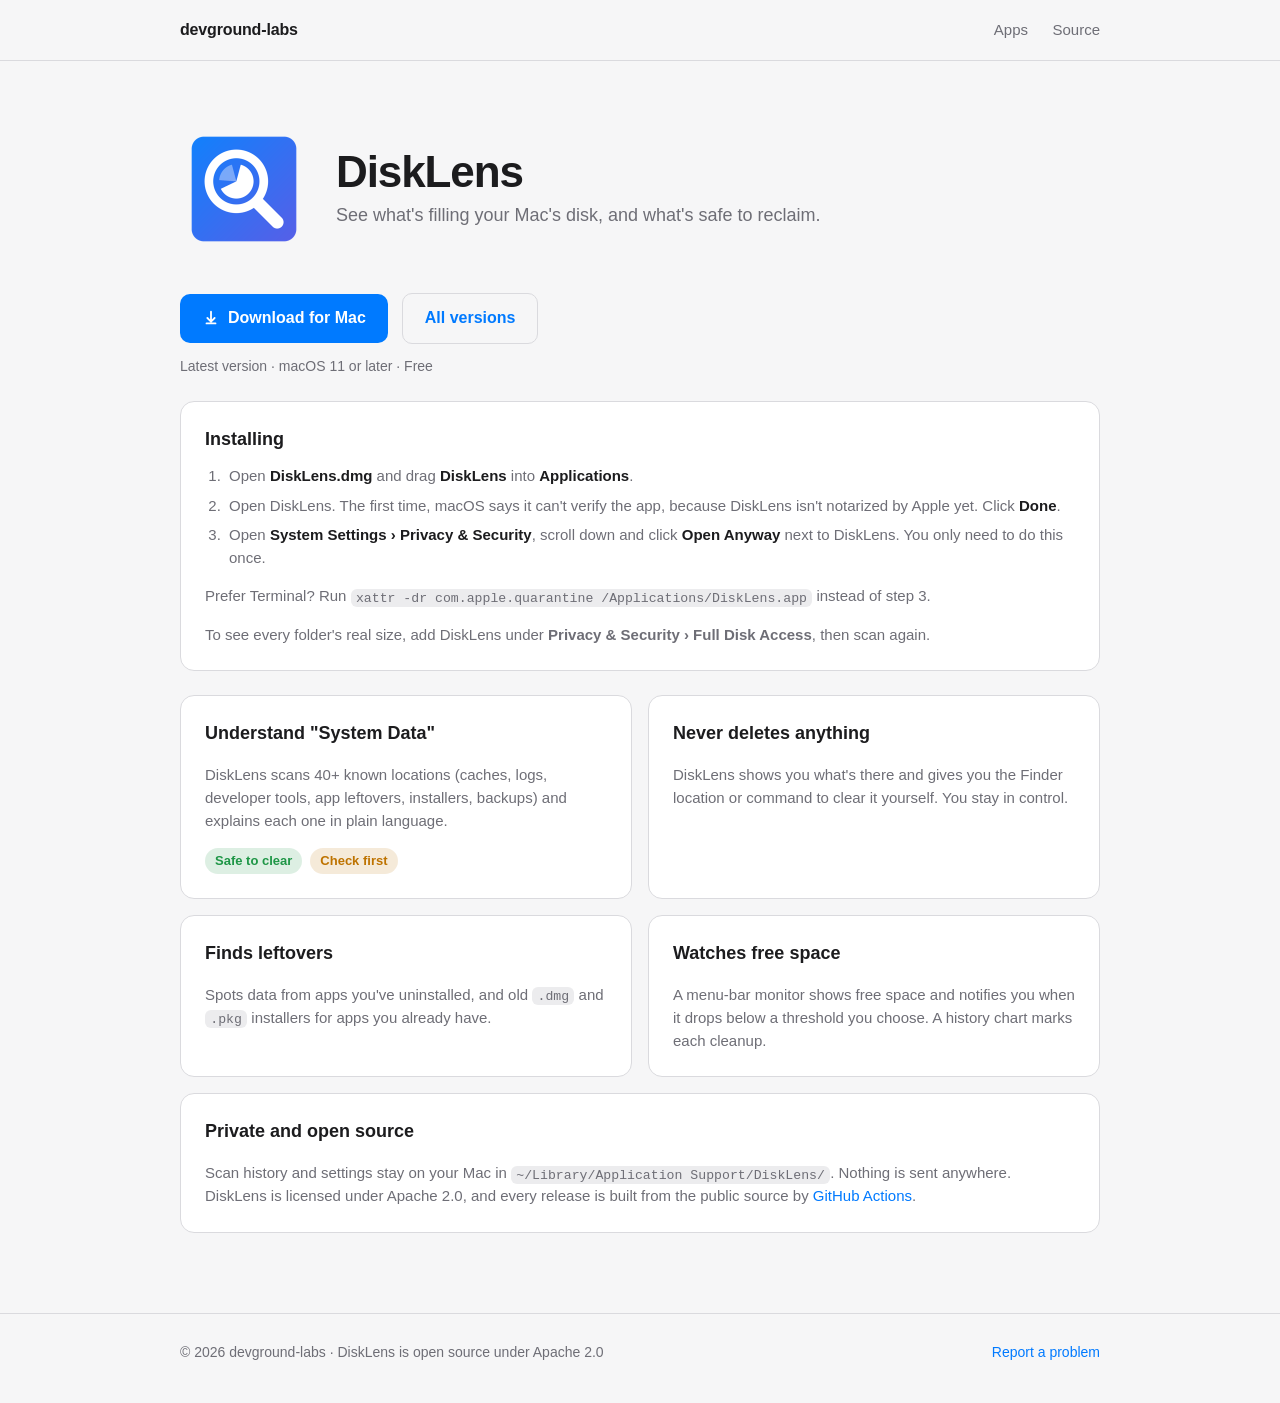
==== disklens/index.html @ b5f4bb01 "Serve the site from devgroundlabs.in Add a CNAME file for the custom domain, point the DiskLens og:i" ====
<!doctype html>
<html lang="en">
<head>
  <meta charset="utf-8">
  <meta name="viewport" content="width=device-width, initial-scale=1">
  <title>DiskLens for Mac</title>
  <meta name="description" content="See what's filling your Mac's disk, and what's safe to reclaim. Free and open source.">
  <link rel="icon" href="/disklens/icon.png" type="image/png">
  <link rel="stylesheet" href="/assets/style.css">
  <meta property="og:title" content="DiskLens for Mac">
  <meta property="og:description" content="See what's filling your Mac's disk, and what's safe to reclaim. Free and open source.">
  <meta property="og:image" content="https://devgroundlabs.in/disklens/icon.png">
</head>
<body>
  <header class="site-header">
    <div class="wrap">
      <a class="brand" href="/">devground-labs</a>
      <nav class="nav">
        <a href="/#apps">Apps</a>
        <a href="https://github.com/devground-labs/disklens">Source</a>
      </nav>
    </div>
  </header>

  <main class="wrap">
    <section class="app-hero">
      <img src="/disklens/icon.png" alt="DiskLens icon" width="128" height="128">
      <div>
        <h1>DiskLens</h1>
        <p>See what's filling your Mac's disk, and what's safe to reclaim.</p>
      </div>
    </section>

    <div class="download">
      <a class="btn" href="https://github.com/devground-labs/disklens/releases/latest/download/DiskLens.dmg">
        <svg viewBox="0 0 20 20" fill="currentColor" aria-hidden="true"><path d="M10 2a1 1 0 0 1 1 1v8.59l2.3-2.3a1 1 0 1 1 1.4 1.42l-4 4a1 1 0 0 1-1.4 0l-4-4a1 1 0 1 1 1.4-1.42L9 11.6V3a1 1 0 0 1 1-1zM4 16a1 1 0 0 1 1-1h10a1 1 0 1 1 0 2H5a1 1 0 0 1-1-1z"/></svg>
        Download for Mac
      </a>
      <a class="btn btn-secondary" href="https://github.com/devground-labs/disklens/releases">All versions</a>
    </div>
    <p class="download-note"><span data-release-repo="devground-labs/disklens">Latest version</span> · macOS 11 or later · Free</p>

    <section class="card install" id="install">
      <h2>Installing</h2>
      <ol>
        <li>Open <strong>DiskLens.dmg</strong> and drag <strong>DiskLens</strong> into <strong>Applications</strong>.</li>
        <li>Open DiskLens. The first time, macOS says it can't verify the app, because DiskLens isn't notarized by Apple yet. Click <strong>Done</strong>.</li>
        <li>Open <strong>System Settings › Privacy &amp; Security</strong>, scroll down and click <strong>Open Anyway</strong> next to DiskLens. You only need to do this once.</li>
      </ol>
      <p>Prefer Terminal? Run <code>xattr -dr com.apple.quarantine /Applications/DiskLens.app</code> instead of step 3.</p>
      <p>To see every folder's real size, add DiskLens under <strong>Privacy &amp; Security › Full Disk Access</strong>, then scan again.</p>
    </section>

    <div class="grid-2">
      <section class="card">
        <h3>Understand "System Data"</h3>
        <p>DiskLens scans 40+ known locations (caches, logs, developer tools, app leftovers, installers, backups) and explains each one in plain language.</p>
        <div class="badges">
          <span class="badge safe">Safe to clear</span>
          <span class="badge review">Check first</span>
        </div>
      </section>
      <section class="card">
        <h3>Never deletes anything</h3>
        <p>DiskLens shows you what's there and gives you the Finder location or command to clear it yourself. You stay in control.</p>
      </section>
      <section class="card">
        <h3>Finds leftovers</h3>
        <p>Spots data from apps you've uninstalled, and old <code>.dmg</code> and <code>.pkg</code> installers for apps you already have.</p>
      </section>
      <section class="card">
        <h3>Watches free space</h3>
        <p>A menu-bar monitor shows free space and notifies you when it drops below a threshold you choose. A history chart marks each cleanup.</p>
      </section>
    </div>

    <section class="card" style="margin-top:16px">
      <h3>Private and open source</h3>
      <p>Scan history and settings stay on your Mac in <code>~/Library/Application Support/DiskLens/</code>. Nothing is sent anywhere. DiskLens is licensed under Apache 2.0, and every release is built from the public source by <a href="https://github.com/devground-labs/disklens/blob/main/.github/workflows/release.yml">GitHub Actions</a>.</p>
    </section>
  </main>

  <footer class="site-footer">
    <div class="wrap">
      <span>© 2026 devground-labs · DiskLens is open source under Apache 2.0</span>
      <a href="https://github.com/devground-labs/disklens/issues">Report a problem</a>
    </div>
  </footer>

  <script src="/assets/site.js" defer></script>
</body>
</html>
---- assets/style.css ----
/* devground-labs site. Palette mirrors the DiskLens app (src/theme.rs). */
:root {
  --bg: #f6f6f7;
  --card: #ffffff;
  --border: #dadade;
  --text: #1c1c1e;
  --muted: #6e6e76;
  --accent: #007aff;
  --accent-text: #ffffff;
  --good: #1e9646;
  --warn: #be7300;
  --code-bg: #ececee;
  --radius: 14px;
  --max: 960px;
  color-scheme: light;
}
@media (prefers-color-scheme: dark) {
  :root {
    --bg: #1e1e20;
    --card: #2c2c2f;
    --border: #3e3e42;
    --text: #f0f0f2;
    --muted: #9898a0;
    --accent: #0a84ff;
    --good: #32d764;
    --warn: #ffbd44;
    --code-bg: #262629;
    color-scheme: dark;
  }
}

* { box-sizing: border-box; }
html { -webkit-text-size-adjust: 100%; }
body {
  margin: 0;
  background: var(--bg);
  color: var(--text);
  font: 16px/1.55 -apple-system, BlinkMacSystemFont, "SF Pro Text", "Helvetica Neue", Helvetica, Arial, sans-serif;
  -webkit-font-smoothing: antialiased;
}
a { color: var(--accent); text-decoration: none; }
a:hover { text-decoration: underline; }
img { max-width: 100%; display: block; }
code {
  font: 0.88em ui-monospace, "SF Mono", Menlo, monospace;
  background: var(--code-bg);
  padding: 0.12em 0.4em;
  border-radius: 6px;
  overflow-wrap: anywhere;
}

.wrap { max-width: var(--max); margin: 0 auto; padding: 0 20px; }

/* header / footer */
.site-header { border-bottom: 1px solid var(--border); }
.site-header .wrap { display: flex; align-items: center; justify-content: space-between; height: 60px; }
.brand { color: var(--text); font-weight: 650; letter-spacing: -0.01em; }
.brand:hover { text-decoration: none; }
.nav a { color: var(--muted); margin-left: 20px; font-size: 15px; }
.site-footer { border-top: 1px solid var(--border); margin-top: 80px; padding: 28px 0 40px; color: var(--muted); font-size: 14px; }
.site-footer .wrap { display: flex; gap: 16px; flex-wrap: wrap; justify-content: space-between; }

/* hero */
.hero { padding: 72px 0 40px; }
.hero h1 { font-size: clamp(32px, 6vw, 48px); line-height: 1.1; letter-spacing: -0.025em; margin: 0 0 14px; }
.hero p.lede { font-size: clamp(17px, 2.4vw, 20px); color: var(--muted); max-width: 620px; margin: 0; }

/* app grid (home) */
.section-title { font-size: 13px; font-weight: 600; text-transform: uppercase; letter-spacing: 0.06em; color: var(--muted); margin: 24px 0 14px; }
.apps { display: grid; grid-template-columns: repeat(auto-fill, minmax(280px, 1fr)); gap: 16px; }
.app-card {
  display: flex; gap: 16px; align-items: flex-start;
  background: var(--card); border: 1px solid var(--border); border-radius: var(--radius);
  padding: 20px; color: var(--text);
  transition: border-color 0.15s, transform 0.15s;
}
.app-card:hover { text-decoration: none; border-color: var(--accent); transform: translateY(-1px); }
.app-card img { width: 64px; height: 64px; flex: none; }
.app-card h3 { margin: 2px 0 4px; font-size: 18px; }
.app-card p { margin: 0 0 8px; color: var(--muted); font-size: 15px; }
.app-card .meta { font-size: 13px; color: var(--muted); }
.app-card.soon { border-style: dashed; color: var(--muted); align-items: center; justify-content: center; min-height: 104px; }
.app-card.soon:hover { border-color: var(--border); transform: none; }

/* app page */
.app-hero { display: flex; gap: 28px; align-items: center; padding: 64px 0 32px; flex-wrap: wrap; }
.app-hero img { width: 128px; height: 128px; flex: none; }
.app-hero h1 { font-size: clamp(32px, 6vw, 44px); letter-spacing: -0.025em; margin: 0 0 6px; line-height: 1.1; }
.app-hero p { margin: 0; color: var(--muted); font-size: 18px; max-width: 560px; }

.download { display: flex; gap: 14px; align-items: center; flex-wrap: wrap; margin: 8px 0 12px; }
.btn {
  display: inline-flex; align-items: center; gap: 8px;
  background: var(--accent); color: var(--accent-text);
  font-weight: 600; font-size: 16px;
  padding: 12px 22px; border-radius: 10px;
}
.btn:hover { text-decoration: none; filter: brightness(1.08); }
.btn svg { width: 18px; height: 18px; }
.btn-secondary { background: transparent; color: var(--accent); border: 1px solid var(--border); }
.download-note { color: var(--muted); font-size: 14px; margin: 0; }

.card { background: var(--card); border: 1px solid var(--border); border-radius: var(--radius); padding: 24px; }
.grid-2 { display: grid; grid-template-columns: repeat(2, minmax(0, 1fr)); gap: 16px; margin-top: 24px; }
.card h2, .card h3 { margin: 0 0 10px; font-size: 18px; }
.card p, .card li { color: var(--muted); font-size: 15px; }
.card p:last-child { margin-bottom: 0; }
.card ul, .card ol { margin: 0; padding-left: 20px; }
.card li + li { margin-top: 6px; }
.card li strong { color: var(--text); font-weight: 600; }

.badges { display: flex; flex-wrap: wrap; gap: 8px; margin-top: 12px; }
.badge { font-size: 13px; font-weight: 600; padding: 3px 10px; border-radius: 999px; }
.badge.safe { color: var(--good); background: color-mix(in srgb, var(--good) 15%, transparent); }
.badge.review { color: var(--warn); background: color-mix(in srgb, var(--warn) 15%, transparent); }

.install { margin-top: 24px; }
.install ol li { padding-left: 4px; }

@media (max-width: 680px) { .grid-2 { grid-template-columns: 1fr; } }
@media (max-width: 560px) {
  .hero { padding-top: 48px; }
  .app-hero { padding-top: 40px; gap: 20px; }
  .app-hero img { width: 96px; height: 96px; }
  .nav a { margin-left: 14px; }
}
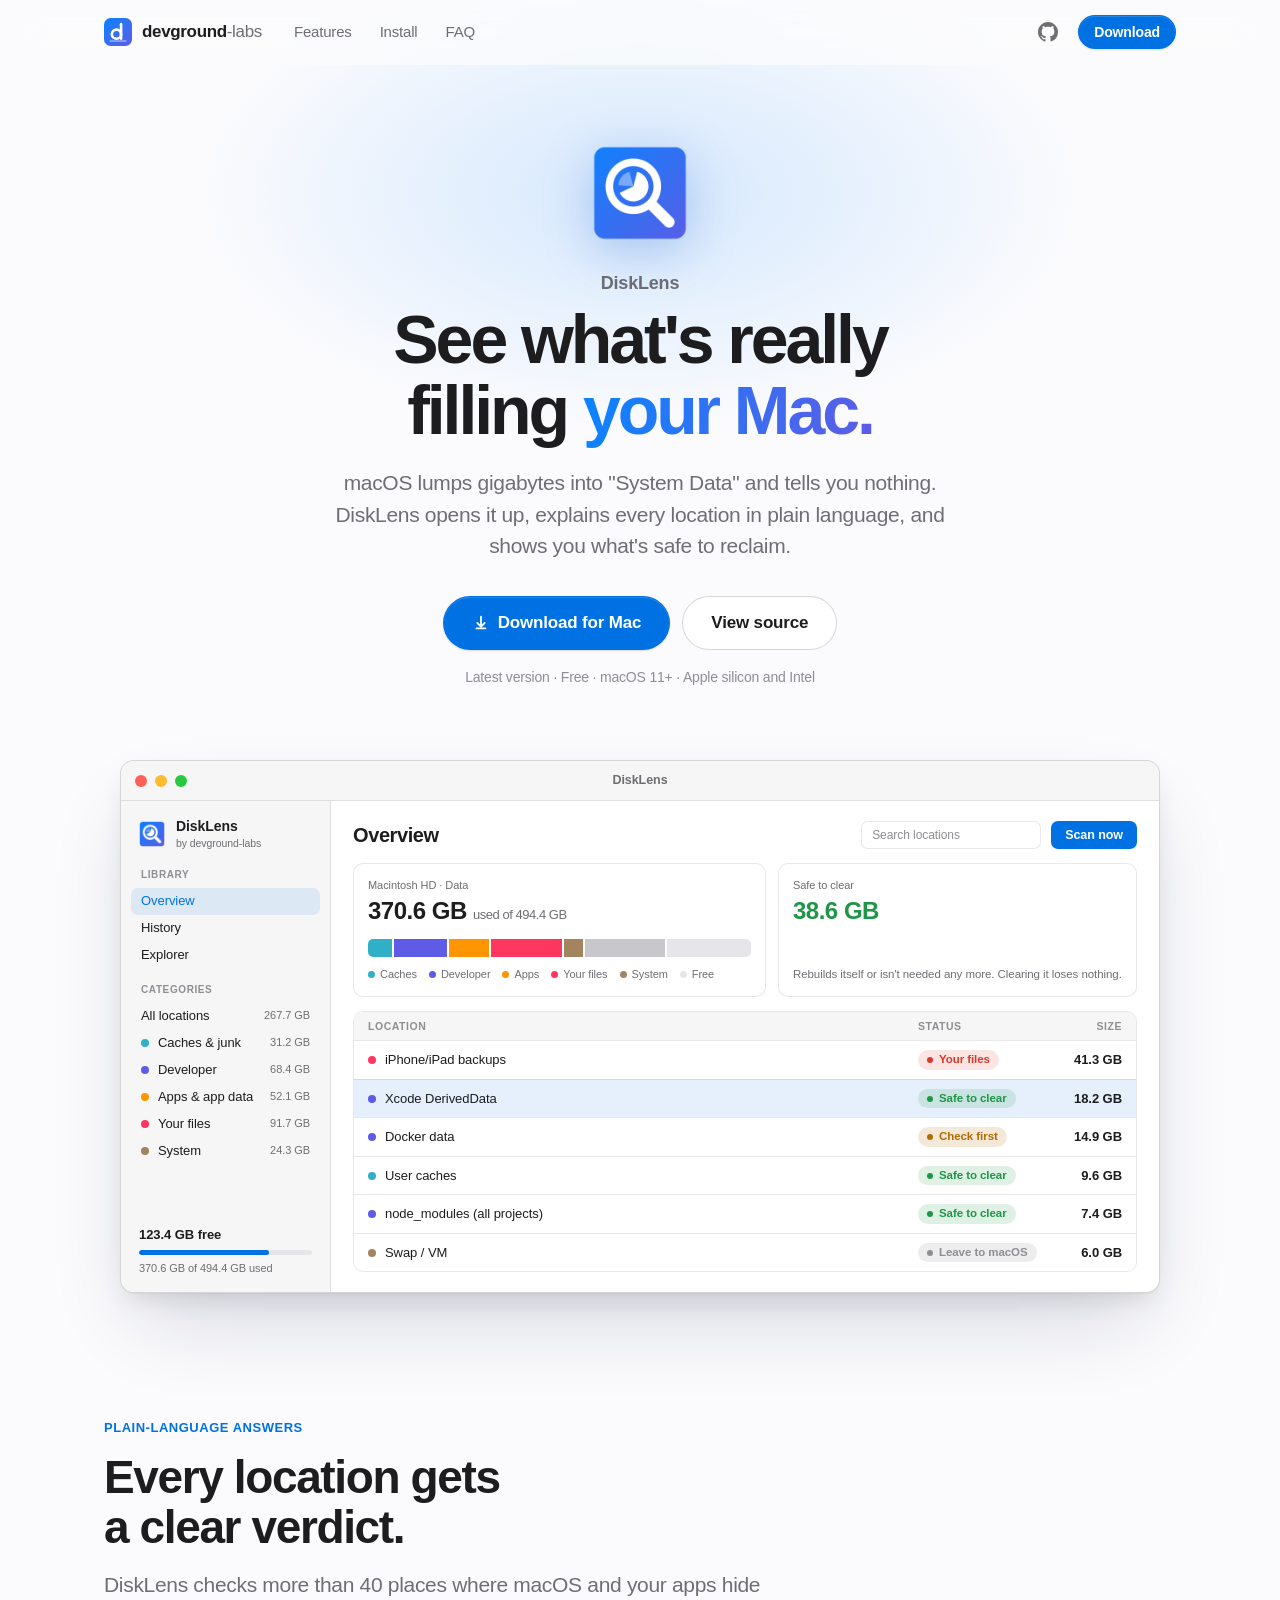
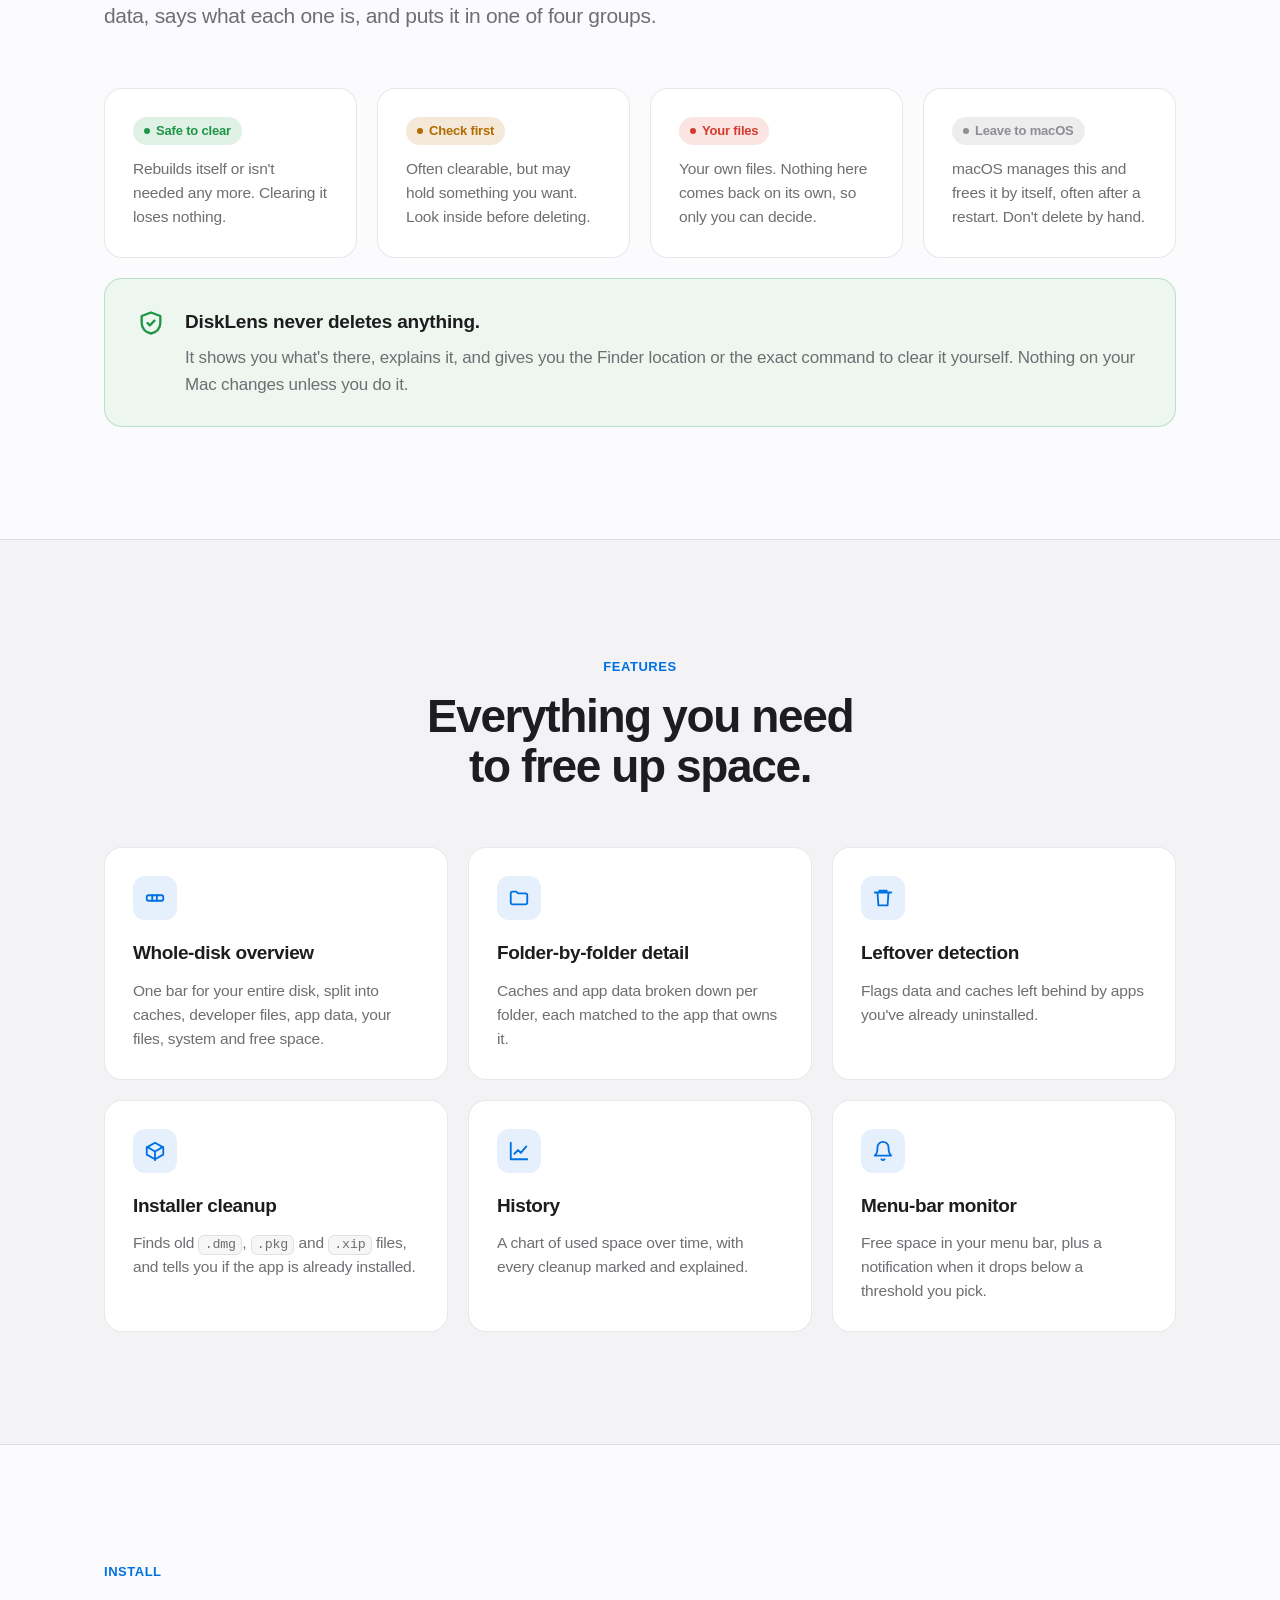
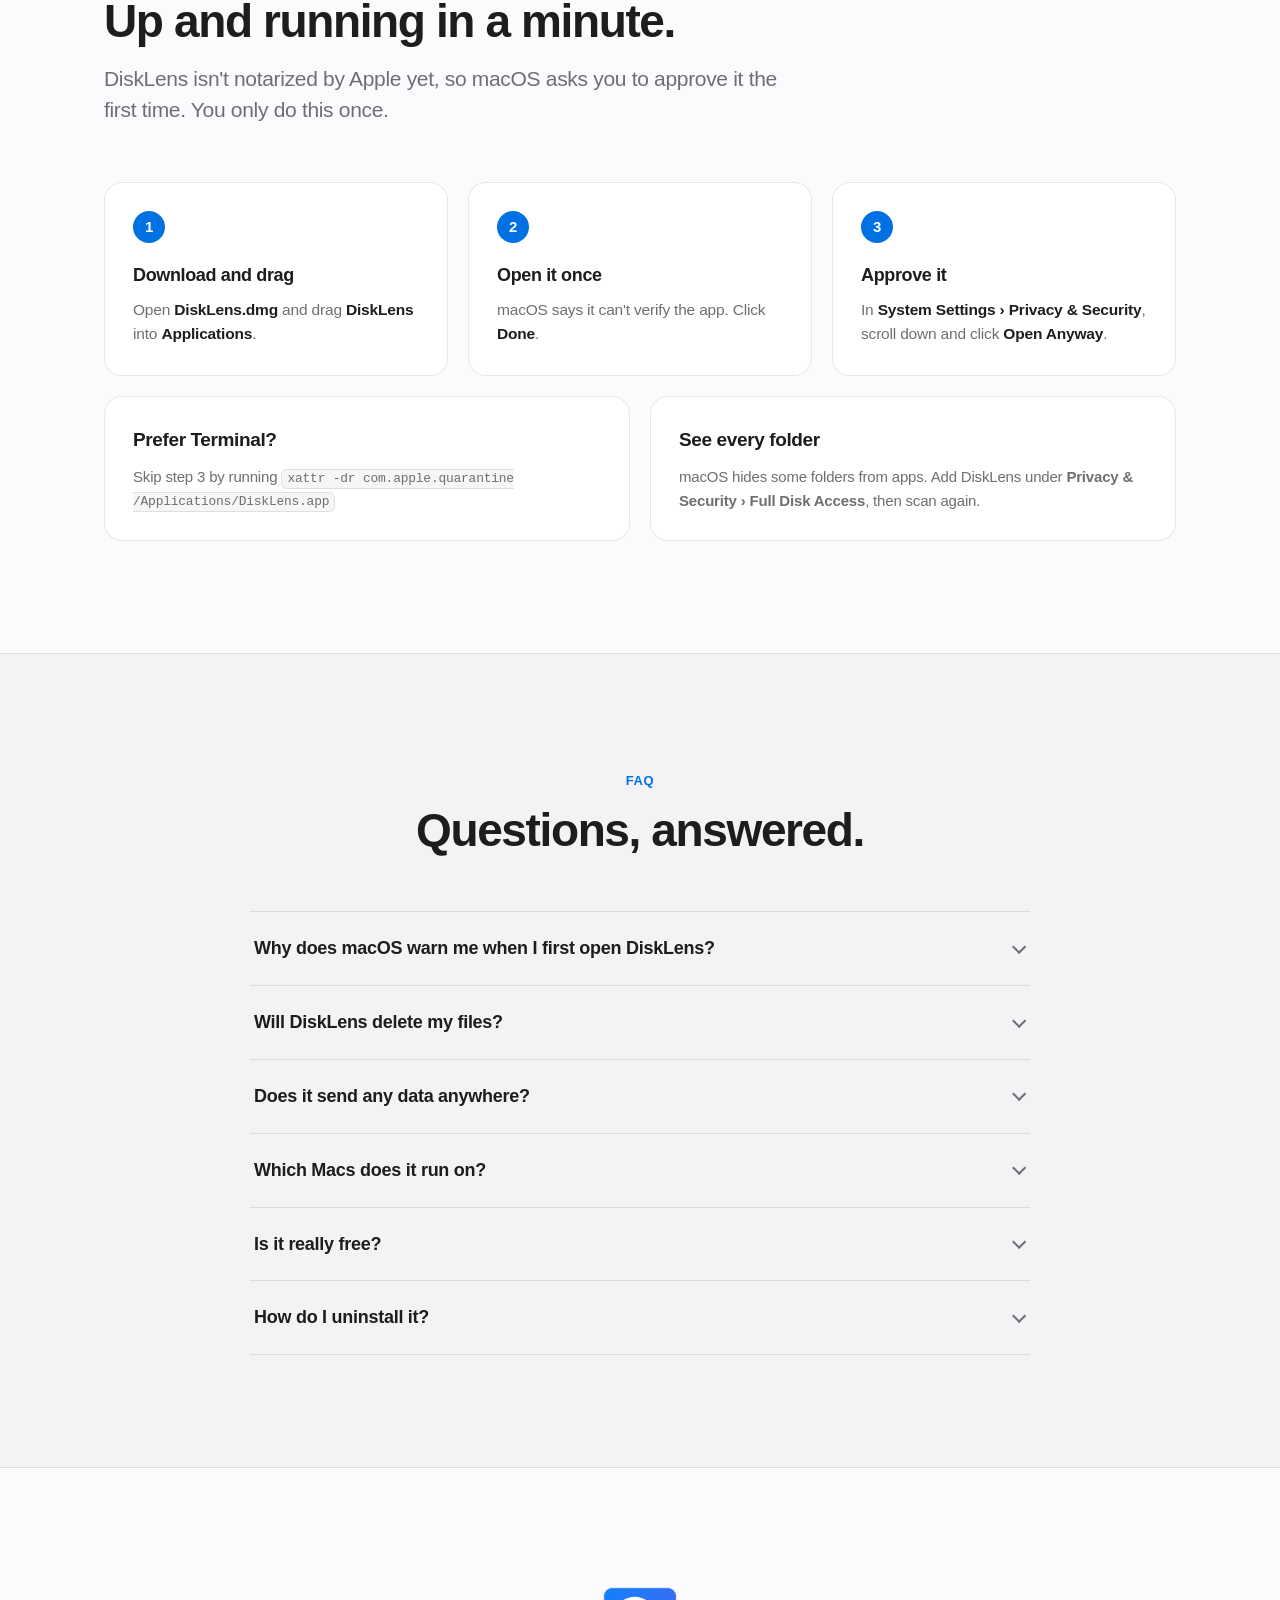
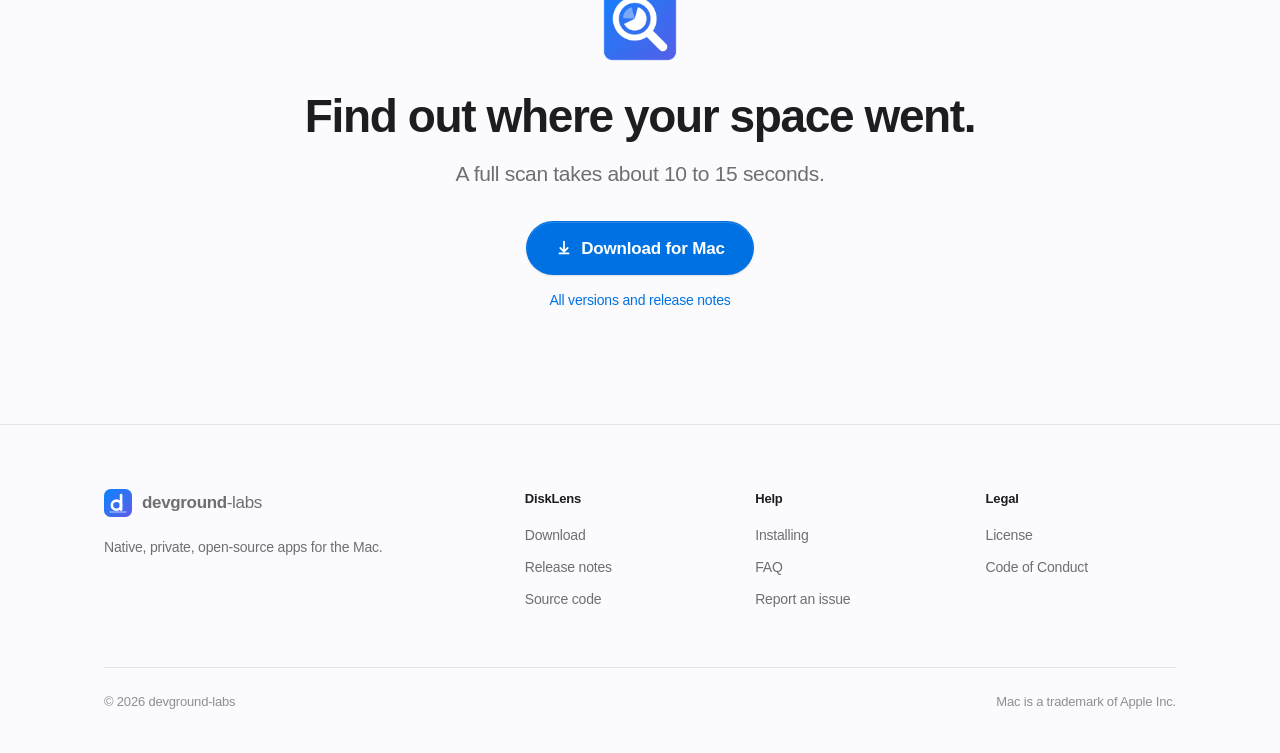
==== commit fed73bda: "Redesign the site New landing page with a product preview of DiskLens, an apps showcase, principles " ====
--- a/disklens/index.html
+++ b/disklens/index.html
@@ -1,89 +1,302 @@
 <!doctype html>
-<html lang="en">
+<html lang="en" class="no-js">
 <head>
   <meta charset="utf-8">
   <meta name="viewport" content="width=device-width, initial-scale=1">
-  <title>DiskLens for Mac</title>
-  <meta name="description" content="See what's filling your Mac's disk, and what's safe to reclaim. Free and open source.">
+  <title>DiskLens for Mac · See what's filling your disk</title>
+  <meta name="description" content="DiskLens shows what's filling your Mac's disk, explains every hidden location in plain language, and tells you what's safe to reclaim. Free and open source.">
+  <link rel="canonical" href="https://devgroundlabs.in/disklens/">
   <link rel="icon" href="/disklens/icon.png" type="image/png">
   <link rel="stylesheet" href="/assets/style.css">
+  <meta name="theme-color" content="#fbfbfd" media="(prefers-color-scheme: light)">
+  <meta name="theme-color" content="#0a0a0c" media="(prefers-color-scheme: dark)">
+  <meta property="og:type" content="website">
+  <meta property="og:url" content="https://devgroundlabs.in/disklens/">
   <meta property="og:title" content="DiskLens for Mac">
   <meta property="og:description" content="See what's filling your Mac's disk, and what's safe to reclaim. Free and open source.">
   <meta property="og:image" content="https://devgroundlabs.in/disklens/icon.png">
+  <meta name="twitter:card" content="summary">
 </head>
 <body>
+  <a class="skip" href="#main">Skip to content</a>
+
   <header class="site-header">
     <div class="wrap">
-      <a class="brand" href="/">devground-labs</a>
-      <nav class="nav">
-        <a href="/#apps">Apps</a>
-        <a href="https://github.com/devground-labs/disklens">Source</a>
+      <a class="brand" href="/" aria-label="devground-labs home">
+        <img src="/assets/logo.svg" alt="" width="28" height="28"><span>devground<em>-labs</em></span>
+      </a>
+      <nav class="nav" aria-label="DiskLens">
+        <a href="#features">Features</a>
+        <a href="#install">Install</a>
+        <a href="#faq">FAQ</a>
       </nav>
+      <div class="header-actions">
+        <a class="icon-link" href="https://github.com/devground-labs/disklens" aria-label="DiskLens source on GitHub">
+          <svg viewBox="0 0 16 16" fill="currentColor" aria-hidden="true"><path d="M8 0C3.58 0 0 3.58 0 8c0 3.54 2.29 6.53 5.47 7.59.4.07.55-.17.55-.38 0-.19-.01-.82-.01-1.49-2.01.37-2.53-.49-2.69-.94-.09-.23-.48-.94-.82-1.13-.28-.15-.68-.52-.01-.53.63-.01 1.08.58 1.23.82.72 1.21 1.87.87 2.33.66.07-.52.28-.87.51-1.07-1.78-.2-3.64-.89-3.64-3.95 0-.87.31-1.59.82-2.15-.08-.2-.36-1.02.08-2.12 0 0 .67-.21 2.2.82.64-.18 1.32-.27 2-.27.68 0 1.36.09 2 .27 1.53-1.04 2.2-.82 2.2-.82.44 1.1.16 1.92.08 2.12.51.56.82 1.27.82 2.15 0 3.07-1.87 3.75-3.65 3.95.29.25.54.73.54 1.48 0 1.07-.01 1.93-.01 2.2 0 .21.15.46.55.38A8.013 8.013 0 0016 8c0-4.42-3.58-8-8-8z"/></svg>
+        </a>
+        <a class="btn btn-primary btn-sm" href="https://github.com/devground-labs/disklens/releases/latest/download/DiskLens.dmg">Download</a>
+      </div>
     </div>
   </header>
 
-  <main class="wrap">
-    <section class="app-hero">
-      <img src="/disklens/icon.png" alt="DiskLens icon" width="128" height="128">
-      <div>
-        <h1>DiskLens</h1>
-        <p>See what's filling your Mac's disk, and what's safe to reclaim.</p>
-      </div>
-    </section>
-
-    <div class="download">
-      <a class="btn" href="https://github.com/devground-labs/disklens/releases/latest/download/DiskLens.dmg">
-        <svg viewBox="0 0 20 20" fill="currentColor" aria-hidden="true"><path d="M10 2a1 1 0 0 1 1 1v8.59l2.3-2.3a1 1 0 1 1 1.4 1.42l-4 4a1 1 0 0 1-1.4 0l-4-4a1 1 0 1 1 1.4-1.42L9 11.6V3a1 1 0 0 1 1-1zM4 16a1 1 0 0 1 1-1h10a1 1 0 1 1 0 2H5a1 1 0 0 1-1-1z"/></svg>
-        Download for Mac
-      </a>
-      <a class="btn btn-secondary" href="https://github.com/devground-labs/disklens/releases">All versions</a>
-    </div>
-    <p class="download-note"><span data-release-repo="devground-labs/disklens">Latest version</span> · macOS 11 or later · Free</p>
-
-    <section class="card install" id="install">
-      <h2>Installing</h2>
-      <ol>
-        <li>Open <strong>DiskLens.dmg</strong> and drag <strong>DiskLens</strong> into <strong>Applications</strong>.</li>
-        <li>Open DiskLens. The first time, macOS says it can't verify the app, because DiskLens isn't notarized by Apple yet. Click <strong>Done</strong>.</li>
-        <li>Open <strong>System Settings › Privacy &amp; Security</strong>, scroll down and click <strong>Open Anyway</strong> next to DiskLens. You only need to do this once.</li>
-      </ol>
-      <p>Prefer Terminal? Run <code>xattr -dr com.apple.quarantine /Applications/DiskLens.app</code> instead of step 3.</p>
-      <p>To see every folder's real size, add DiskLens under <strong>Privacy &amp; Security › Full Disk Access</strong>, then scan again.</p>
-    </section>
-
-    <div class="grid-2">
-      <section class="card">
-        <h3>Understand "System Data"</h3>
-        <p>DiskLens scans 40+ known locations (caches, logs, developer tools, app leftovers, installers, backups) and explains each one in plain language.</p>
-        <div class="badges">
-          <span class="badge safe">Safe to clear</span>
-          <span class="badge review">Check first</span>
-        </div>
-      </section>
-      <section class="card">
-        <h3>Never deletes anything</h3>
-        <p>DiskLens shows you what's there and gives you the Finder location or command to clear it yourself. You stay in control.</p>
-      </section>
-      <section class="card">
-        <h3>Finds leftovers</h3>
-        <p>Spots data from apps you've uninstalled, and old <code>.dmg</code> and <code>.pkg</code> installers for apps you already have.</p>
-      </section>
-      <section class="card">
-        <h3>Watches free space</h3>
-        <p>A menu-bar monitor shows free space and notifies you when it drops below a threshold you choose. A history chart marks each cleanup.</p>
-      </section>
-    </div>
-
-    <section class="card" style="margin-top:16px">
-      <h3>Private and open source</h3>
-      <p>Scan history and settings stay on your Mac in <code>~/Library/Application Support/DiskLens/</code>. Nothing is sent anywhere. DiskLens is licensed under Apache 2.0, and every release is built from the public source by <a href="https://github.com/devground-labs/disklens/blob/main/.github/workflows/release.yml">GitHub Actions</a>.</p>
+  <main id="main">
+    <!-- Hero -->
+    <section class="product-hero">
+      <div class="wrap">
+        <img class="app-icon" src="/disklens/icon.png" alt="DiskLens icon" width="112" height="112">
+        <p class="app-name">DiskLens</p>
+        <h1>See what's really filling <span class="gradient-text">your Mac.</span></h1>
+        <p class="lead">macOS lumps gigabytes into "System Data" and tells you nothing. DiskLens opens it up, explains every location in plain language, and shows you what's safe to reclaim.</p>
+        <div class="btn-row">
+          <a class="btn btn-primary btn-lg" href="https://github.com/devground-labs/disklens/releases/latest/download/DiskLens.dmg">
+            <svg viewBox="0 0 20 20" fill="currentColor" aria-hidden="true"><path d="M10 2a1 1 0 0 1 1 1v8.59l2.3-2.3a1 1 0 1 1 1.4 1.42l-4 4a1 1 0 0 1-1.4 0l-4-4a1 1 0 1 1 1.4-1.42L9 11.6V3a1 1 0 0 1 1-1zM4 16a1 1 0 0 1 1-1h10a1 1 0 1 1 0 2H5a1 1 0 0 1-1-1z"/></svg>
+            Download for Mac
+          </a>
+          <a class="btn btn-ghost btn-lg" href="https://github.com/devground-labs/disklens">View source</a>
+        </div>
+        <p class="hero-meta"><span data-release-repo="devground-labs/disklens">Latest version</span> · Free · macOS 11+ · Apple silicon and Intel</p>
+
+        <div class="hero-visual reveal">
+          <div class="mock" role="img" aria-label="DiskLens Overview screen: a disk usage bar split by category, the amount that is safe to clear, and a list of locations with safety labels and sizes.">
+            <div class="mock-bar"><i></i><i></i><i></i><span>DiskLens</span></div>
+            <div class="mock-body">
+              <aside class="mock-side">
+                <div class="mock-app"><img src="/disklens/icon.png" alt=""><div><b>DiskLens</b><small>by devground-labs</small></div></div>
+                <div class="mock-label">LIBRARY</div>
+                <div class="mock-nav on">Overview</div>
+                <div class="mock-nav">History</div>
+                <div class="mock-nav">Explorer</div>
+                <div class="mock-gap"></div>
+                <div class="mock-label">CATEGORIES</div>
+                <div class="mock-nav">All locations<em>267.7 GB</em></div>
+                <div class="mock-nav"><i class="dot" style="background:var(--g-caches)"></i>Caches &amp; junk<em>31.2 GB</em></div>
+                <div class="mock-nav"><i class="dot" style="background:var(--g-dev)"></i>Developer<em>68.4 GB</em></div>
+                <div class="mock-nav"><i class="dot" style="background:var(--g-apps)"></i>Apps &amp; app data<em>52.1 GB</em></div>
+                <div class="mock-nav"><i class="dot" style="background:var(--g-personal)"></i>Your files<em>91.7 GB</em></div>
+                <div class="mock-nav"><i class="dot" style="background:var(--g-system)"></i>System<em>24.3 GB</em></div>
+                <div class="mock-free"><b>123.4 GB free</b><div class="track"><span></span></div><small>370.6 GB of 494.4 GB used</small></div>
+              </aside>
+              <div class="mock-main">
+                <div class="mock-toolbar"><h4>Overview</h4><div class="mock-search">Search locations</div><div class="mock-btn">Scan now</div></div>
+                <div class="mock-cards">
+                  <div class="mock-card">
+                    <div class="cap">Macintosh HD · Data</div>
+                    <div class="big">370.6 GB <small>used of 494.4 GB</small></div>
+                    <div class="diskbar">
+                      <span style="width:6.3%;background:var(--g-caches)"></span><span style="width:13.8%;background:var(--g-dev)"></span><span style="width:10.5%;background:var(--g-apps)"></span><span style="width:18.6%;background:var(--g-personal)"></span><span style="width:4.9%;background:var(--g-system)"></span><span style="width:20.8%;background:var(--g-other)"></span><span style="flex:1;background:var(--g-free)"></span>
+                    </div>
+                    <div class="legend"><span><i style="background:var(--g-caches)"></i>Caches</span><span><i style="background:var(--g-dev)"></i>Developer</span><span><i style="background:var(--g-apps)"></i>Apps</span><span><i style="background:var(--g-personal)"></i>Your files</span><span><i style="background:var(--g-system)"></i>System</span><span><i style="background:var(--g-free)"></i>Free</span></div>
+                  </div>
+                  <div class="mock-card mock-stat">
+                    <div><div class="cap">Safe to clear</div><div class="big good">38.6 GB</div></div>
+                    <p>Rebuilds itself or isn't needed any more. Clearing it loses nothing.</p>
+                  </div>
+                </div>
+                <div class="mock-rows">
+                  <div class="mock-row head"><span>LOCATION</span><span>STATUS</span><span class="size">SIZE</span></div>
+                  <div class="mock-row"><span class="name"><i class="dot" style="background:var(--g-personal)"></i>iPhone/iPad backups</span><span class="badge careful">Your files</span><span class="size">41.3 GB</span></div>
+                  <div class="mock-row sel"><span class="name"><i class="dot" style="background:var(--g-dev)"></i>Xcode DerivedData</span><span class="badge safe">Safe to clear</span><span class="size">18.2 GB</span></div>
+                  <div class="mock-row"><span class="name"><i class="dot" style="background:var(--g-dev)"></i>Docker data</span><span class="badge review">Check first</span><span class="size">14.9 GB</span></div>
+                  <div class="mock-row"><span class="name"><i class="dot" style="background:var(--g-caches)"></i>User caches</span><span class="badge safe">Safe to clear</span><span class="size">9.6 GB</span></div>
+                  <div class="mock-row"><span class="name"><i class="dot" style="background:var(--g-dev)"></i>node_modules (all projects)</span><span class="badge safe">Safe to clear</span><span class="size">7.4 GB</span></div>
+                  <div class="mock-row"><span class="name"><i class="dot" style="background:var(--g-system)"></i>Swap / VM</span><span class="badge system">Leave to macOS</span><span class="size">6.0 GB</span></div>
+                </div>
+              </div>
+            </div>
+          </div>
+        </div>
+      </div>
+    </section>
+
+    <!-- Safety labels -->
+    <section class="section" id="labels">
+      <div class="wrap">
+        <div class="section-head reveal">
+          <span class="eyebrow">Plain-language answers</span>
+          <h2 class="h2">Every location gets a clear verdict.</h2>
+          <p class="lead">DiskLens checks more than 40 places where macOS and your apps hide data, says what each one is, and puts it in one of four groups.</p>
+        </div>
+        <div class="grid grid-4 safety-grid reveal">
+          <div class="tile"><span class="badge safe">Safe to clear</span><p>Rebuilds itself or isn't needed any more. Clearing it loses nothing.</p></div>
+          <div class="tile"><span class="badge review">Check first</span><p>Often clearable, but may hold something you want. Look inside before deleting.</p></div>
+          <div class="tile"><span class="badge careful">Your files</span><p>Your own files. Nothing here comes back on its own, so only you can decide.</p></div>
+          <div class="tile"><span class="badge system">Leave to macOS</span><p>macOS manages this and frees it by itself, often after a restart. Don't delete by hand.</p></div>
+        </div>
+        <div class="callout reveal">
+          <svg viewBox="0 0 24 24" fill="none" stroke="currentColor" stroke-width="2" stroke-linecap="round" stroke-linejoin="round" aria-hidden="true"><path d="M12 3 4 6v6c0 4.5 3.4 8.3 8 9 4.6-.7 8-4.5 8-9V6z"/><path d="m9 12 2 2 4-4"/></svg>
+          <div>
+            <h3>DiskLens never deletes anything.</h3>
+            <p>It shows you what's there, explains it, and gives you the Finder location or the exact command to clear it yourself. Nothing on your Mac changes unless you do it.</p>
+          </div>
+        </div>
+      </div>
+    </section>
+
+    <!-- Features -->
+    <section class="section alt" id="features">
+      <div class="wrap">
+        <div class="section-head center reveal">
+          <span class="eyebrow">Features</span>
+          <h2 class="h2">Everything you need to free up space.</h2>
+        </div>
+        <div class="grid grid-3 reveal">
+          <div class="tile">
+            <div class="ico"><svg viewBox="0 0 24 24" fill="none" stroke="currentColor" stroke-width="2" stroke-linecap="round" stroke-linejoin="round" aria-hidden="true"><rect x="3" y="9" width="18" height="6" rx="2"/><path d="M9 9v6M14 9v6"/></svg></div>
+            <h3>Whole-disk overview</h3>
+            <p>One bar for your entire disk, split into caches, developer files, app data, your files, system and free space.</p>
+          </div>
+          <div class="tile">
+            <div class="ico"><svg viewBox="0 0 24 24" fill="none" stroke="currentColor" stroke-width="2" stroke-linecap="round" stroke-linejoin="round" aria-hidden="true"><path d="M3 7a2 2 0 0 1 2-2h4l2 2h8a2 2 0 0 1 2 2v8a2 2 0 0 1-2 2H5a2 2 0 0 1-2-2z"/></svg></div>
+            <h3>Folder-by-folder detail</h3>
+            <p>Caches and app data broken down per folder, each matched to the app that owns it.</p>
+          </div>
+          <div class="tile">
+            <div class="ico"><svg viewBox="0 0 24 24" fill="none" stroke="currentColor" stroke-width="2" stroke-linecap="round" stroke-linejoin="round" aria-hidden="true"><path d="M3 6h18M8 6V4h8v2M6 6l1 14h10l1-14"/></svg></div>
+            <h3>Leftover detection</h3>
+            <p>Flags data and caches left behind by apps you've already uninstalled.</p>
+          </div>
+          <div class="tile">
+            <div class="ico"><svg viewBox="0 0 24 24" fill="none" stroke="currentColor" stroke-width="2" stroke-linecap="round" stroke-linejoin="round" aria-hidden="true"><path d="M21 16V8l-9-5-9 5v8l9 5z"/><path d="m3.3 7.5 8.7 5 8.7-5M12 22V12.5"/></svg></div>
+            <h3>Installer cleanup</h3>
+            <p>Finds old <code>.dmg</code>, <code>.pkg</code> and <code>.xip</code> files, and tells you if the app is already installed.</p>
+          </div>
+          <div class="tile">
+            <div class="ico"><svg viewBox="0 0 24 24" fill="none" stroke="currentColor" stroke-width="2" stroke-linecap="round" stroke-linejoin="round" aria-hidden="true"><path d="M3 3v18h18"/><path d="m7 15 4-4 3 3 6-7"/></svg></div>
+            <h3>History</h3>
+            <p>A chart of used space over time, with every cleanup marked and explained.</p>
+          </div>
+          <div class="tile">
+            <div class="ico"><svg viewBox="0 0 24 24" fill="none" stroke="currentColor" stroke-width="2" stroke-linecap="round" stroke-linejoin="round" aria-hidden="true"><path d="M6 8a6 6 0 0 1 12 0c0 7 3 9 3 9H3s3-2 3-9"/><path d="M10.3 21a1.94 1.94 0 0 0 3.4 0"/></svg></div>
+            <h3>Menu-bar monitor</h3>
+            <p>Free space in your menu bar, plus a notification when it drops below a threshold you pick.</p>
+          </div>
+        </div>
+      </div>
+    </section>
+
+    <!-- Install -->
+    <section class="section" id="install">
+      <div class="wrap">
+        <div class="section-head reveal">
+          <span class="eyebrow">Install</span>
+          <h2 class="h2">Up and running in a minute.</h2>
+          <p class="lead">DiskLens isn't notarized by Apple yet, so macOS asks you to approve it the first time. You only do this once.</p>
+        </div>
+        <ol class="steps reveal">
+          <li>
+            <h3>Download and drag</h3>
+            <p>Open <strong>DiskLens.dmg</strong> and drag <strong>DiskLens</strong> into <strong>Applications</strong>.</p>
+          </li>
+          <li>
+            <h3>Open it once</h3>
+            <p>macOS says it can't verify the app. Click <strong>Done</strong>.</p>
+          </li>
+          <li>
+            <h3>Approve it</h3>
+            <p>In <strong>System Settings › Privacy &amp; Security</strong>, scroll down and click <strong>Open Anyway</strong>.</p>
+          </li>
+        </ol>
+        <div class="install-note reveal">
+          <div class="tile">
+            <h3>Prefer Terminal?</h3>
+            <p>Skip step 3 by running <code>xattr -dr com.apple.quarantine /Applications/DiskLens.app</code></p>
+          </div>
+          <div class="tile">
+            <h3>See every folder</h3>
+            <p>macOS hides some folders from apps. Add DiskLens under <strong>Privacy &amp; Security › Full Disk Access</strong>, then scan again.</p>
+          </div>
+        </div>
+      </div>
+    </section>
+
+    <!-- FAQ -->
+    <section class="section alt" id="faq">
+      <div class="wrap">
+        <div class="section-head center reveal">
+          <span class="eyebrow">FAQ</span>
+          <h2 class="h2">Questions, answered.</h2>
+        </div>
+        <div class="faq reveal">
+          <details>
+            <summary>Why does macOS warn me when I first open DiskLens?</summary>
+            <p>Apple shows that warning for any app that hasn't gone through its paid notarization service. DiskLens is built from its public source code by GitHub Actions, and you can read every line on GitHub. Approving it once in Privacy &amp; Security is all that's needed.</p>
+          </details>
+          <details>
+            <summary>Will DiskLens delete my files?</summary>
+            <p>No. DiskLens only reads sizes and explains what it finds. When something is safe to clear, it shows you where it is in Finder or the command to run, and you decide.</p>
+          </details>
+          <details>
+            <summary>Does it send any data anywhere?</summary>
+            <p>No. There are no accounts, analytics or network calls. Scan history and settings stay in <code>~/Library/Application Support/DiskLens/</code> on your Mac.</p>
+          </details>
+          <details>
+            <summary>Which Macs does it run on?</summary>
+            <p>Any Mac running macOS 11 Big Sur or later. The download is a universal app, so it runs natively on both Apple silicon and Intel.</p>
+          </details>
+          <details>
+            <summary>Is it really free?</summary>
+            <p>Yes. DiskLens is free and open source under the Apache 2.0 license. There's no paid tier and nothing to unlock.</p>
+          </details>
+          <details>
+            <summary>How do I uninstall it?</summary>
+            <p>Quit DiskLens from its menu-bar icon, drag it from Applications to the Trash, and optionally delete <code>~/Library/Application Support/DiskLens/</code>.</p>
+          </details>
+        </div>
+      </div>
+    </section>
+
+    <!-- Final CTA -->
+    <section class="section cta-final">
+      <div class="wrap reveal">
+        <img src="/disklens/icon.png" alt="" width="88" height="88">
+        <h2 class="h2">Find out where your space went.</h2>
+        <p class="lead">A full scan takes about 10 to 15 seconds.</p>
+        <div class="btn-row">
+          <a class="btn btn-primary btn-lg" href="https://github.com/devground-labs/disklens/releases/latest/download/DiskLens.dmg">
+            <svg viewBox="0 0 20 20" fill="currentColor" aria-hidden="true"><path d="M10 2a1 1 0 0 1 1 1v8.59l2.3-2.3a1 1 0 1 1 1.4 1.42l-4 4a1 1 0 0 1-1.4 0l-4-4a1 1 0 1 1 1.4-1.42L9 11.6V3a1 1 0 0 1 1-1zM4 16a1 1 0 0 1 1-1h10a1 1 0 1 1 0 2H5a1 1 0 0 1-1-1z"/></svg>
+            Download for Mac
+          </a>
+        </div>
+        <p class="hero-meta"><a href="https://github.com/devground-labs/disklens/releases">All versions and release notes</a></p>
+      </div>
     </section>
   </main>
 
   <footer class="site-footer">
     <div class="wrap">
-      <span>© 2026 devground-labs · DiskLens is open source under Apache 2.0</span>
-      <a href="https://github.com/devground-labs/disklens/issues">Report a problem</a>
+      <div class="footer-grid">
+        <div class="about">
+          <a class="brand" href="/"><img src="/assets/logo.svg" alt="" width="28" height="28"><span>devground<em>-labs</em></span></a>
+          <p>Native, private, open-source apps for the Mac.</p>
+        </div>
+        <div>
+          <h4>DiskLens</h4>
+          <ul>
+            <li><a href="https://github.com/devground-labs/disklens/releases/latest/download/DiskLens.dmg">Download</a></li>
+            <li><a href="https://github.com/devground-labs/disklens/releases">Release notes</a></li>
+            <li><a href="https://github.com/devground-labs/disklens">Source code</a></li>
+          </ul>
+        </div>
+        <div>
+          <h4>Help</h4>
+          <ul>
+            <li><a href="#install">Installing</a></li>
+            <li><a href="#faq">FAQ</a></li>
+            <li><a href="https://github.com/devground-labs/disklens/issues">Report an issue</a></li>
+          </ul>
+        </div>
+        <div>
+          <h4>Legal</h4>
+          <ul>
+            <li><a href="https://github.com/devground-labs/disklens/blob/main/LICENSE">License</a></li>
+            <li><a href="https://github.com/devground-labs/disklens/blob/main/CODE_OF_CONDUCT.md">Code of Conduct</a></li>
+          </ul>
+        </div>
+      </div>
+      <div class="footer-bottom">
+        <span>© 2026 devground-labs</span>
+        <span>Mac is a trademark of Apple Inc.</span>
+      </div>
     </div>
   </footer>
 
--- a/assets/style.css
+++ b/assets/style.css
@@ -1,126 +1,497 @@
-/* devground-labs site. Palette mirrors the DiskLens app (src/theme.rs). */
+/* devground-labs site.
+   Tokens follow the DiskLens palette (src/theme.rs) so the site and the apps feel like one family. */
+
 :root {
-  --bg: #f6f6f7;
-  --card: #ffffff;
-  --border: #dadade;
-  --text: #1c1c1e;
-  --muted: #6e6e76;
-  --accent: #007aff;
-  --accent-text: #ffffff;
+  --bg: #fbfbfd;
+  --bg-alt: #f3f3f6;
+  --surface: #ffffff;
+  --surface-2: #f6f6f7;
+  --border: rgba(0, 0, 0, 0.09);
+  --border-strong: rgba(0, 0, 0, 0.16);
+  --text: #1d1d1f;
+  --muted: #6e6e73;
+  --faint: #8e8e93;
+  --accent: #0071e3;
+  --accent-hover: #0077ed;
+  --accent-soft: rgba(0, 113, 227, 0.1);
+  --on-accent: #ffffff;
+  --brand-a: #0a84ff;
+  --brand-b: #5e5ce6;
+
   --good: #1e9646;
-  --warn: #be7300;
-  --code-bg: #ececee;
-  --radius: 14px;
-  --max: 960px;
+  --warn: #b26b00;
+  --bad: #d73a2d;
+  --sys: #8e8e93;
+
+  --g-caches: #30b0c7;
+  --g-dev: #5e5ce6;
+  --g-apps: #ff9500;
+  --g-personal: #ff375f;
+  --g-system: #a2845e;
+  --g-other: #c7c7cc;
+  --g-free: #e5e5ea;
+
+  --shadow-sm: 0 1px 2px rgba(0, 0, 0, 0.05);
+  --shadow-lg: 0 1px 1px rgba(0, 0, 0, 0.04), 0 12px 24px -6px rgba(0, 0, 0, 0.1), 0 40px 80px -20px rgba(20, 30, 80, 0.18);
+  --radius: 18px;
+  --radius-sm: 12px;
+  --max: 1120px;
+  --font: -apple-system, BlinkMacSystemFont, "SF Pro Text", "Inter", "Helvetica Neue", Helvetica, Arial, sans-serif;
+  --display: -apple-system, BlinkMacSystemFont, "SF Pro Display", "Inter", "Helvetica Neue", Helvetica, Arial, sans-serif;
+  --mono: ui-monospace, "SF Mono", SFMono-Regular, Menlo, Consolas, monospace;
   color-scheme: light;
 }
+
 @media (prefers-color-scheme: dark) {
   :root {
-    --bg: #1e1e20;
-    --card: #2c2c2f;
-    --border: #3e3e42;
-    --text: #f0f0f2;
-    --muted: #9898a0;
+    --bg: #0a0a0c;
+    --bg-alt: #111114;
+    --surface: #161619;
+    --surface-2: #1d1d21;
+    --border: rgba(255, 255, 255, 0.09);
+    --border-strong: rgba(255, 255, 255, 0.18);
+    --text: #f5f5f7;
+    --muted: #a1a1a6;
+    --faint: #7c7c82;
     --accent: #0a84ff;
+    --accent-hover: #3395ff;
+    --accent-soft: rgba(10, 132, 255, 0.16);
     --good: #32d764;
     --warn: #ffbd44;
-    --code-bg: #262629;
+    --bad: #ff6961;
+    --sys: #98989f;
+    --g-other: #48484d;
+    --g-free: #2c2c30;
+    --shadow-sm: 0 1px 2px rgba(0, 0, 0, 0.4);
+    --shadow-lg: 0 0 0 1px rgba(255, 255, 255, 0.06), 0 24px 60px -12px rgba(0, 0, 0, 0.7), 0 40px 100px -30px rgba(10, 132, 255, 0.25);
     color-scheme: dark;
   }
 }
 
-* { box-sizing: border-box; }
-html { -webkit-text-size-adjust: 100%; }
+/* ---------- base ---------- */
+*, *::before, *::after { box-sizing: border-box; }
+html { -webkit-text-size-adjust: 100%; scroll-behavior: smooth; scroll-padding-top: 80px; }
 body {
   margin: 0;
   background: var(--bg);
   color: var(--text);
-  font: 16px/1.55 -apple-system, BlinkMacSystemFont, "SF Pro Text", "Helvetica Neue", Helvetica, Arial, sans-serif;
+  font: 17px/1.6 var(--font);
+  letter-spacing: -0.011em;
   -webkit-font-smoothing: antialiased;
+  -moz-osx-font-smoothing: grayscale;
+  overflow-x: hidden;
 }
 a { color: var(--accent); text-decoration: none; }
-a:hover { text-decoration: underline; }
-img { max-width: 100%; display: block; }
+a:hover { text-decoration: underline; text-underline-offset: 3px; }
+img, svg { display: block; max-width: 100%; }
+h1, h2, h3 { font-family: var(--display); color: var(--text); margin: 0; text-wrap: balance; }
+p { margin: 0; }
 code {
-  font: 0.88em ui-monospace, "SF Mono", Menlo, monospace;
-  background: var(--code-bg);
-  padding: 0.12em 0.4em;
+  font: 0.86em var(--mono);
+  background: var(--surface-2);
+  border: 1px solid var(--border);
+  padding: 0.1em 0.4em;
   border-radius: 6px;
   overflow-wrap: anywhere;
 }
-
-.wrap { max-width: var(--max); margin: 0 auto; padding: 0 20px; }
-
-/* header / footer */
-.site-header { border-bottom: 1px solid var(--border); }
-.site-header .wrap { display: flex; align-items: center; justify-content: space-between; height: 60px; }
-.brand { color: var(--text); font-weight: 650; letter-spacing: -0.01em; }
+:focus-visible { outline: 3px solid color-mix(in srgb, var(--accent) 55%, transparent); outline-offset: 2px; border-radius: 6px; }
+::selection { background: color-mix(in srgb, var(--accent) 25%, transparent); }
+
+.skip {
+  position: absolute; left: 16px; top: -48px; z-index: 100;
+  background: var(--accent); color: var(--on-accent); padding: 8px 14px; border-radius: 8px;
+}
+.skip:focus { top: 12px; }
+
+.wrap { width: 100%; max-width: var(--max); margin: 0 auto; padding: 0 24px; }
+.section { padding: 112px 0; }
+.section.tight { padding: 80px 0; }
+.section.alt { background: var(--bg-alt); border-block: 1px solid var(--border); }
+
+.eyebrow {
+  display: inline-block;
+  font-size: 13px; font-weight: 600; letter-spacing: 0.04em; text-transform: uppercase;
+  color: var(--accent); margin-bottom: 14px;
+}
+.h2 { font-size: clamp(30px, 4.4vw, 46px); line-height: 1.08; letter-spacing: -0.03em; font-weight: 700; }
+.lead { font-size: clamp(18px, 2vw, 21px); line-height: 1.5; color: var(--muted); letter-spacing: -0.015em; }
+.section-head { max-width: 680px; margin-bottom: 56px; }
+.section-head.center { margin-inline: auto; text-align: center; }
+.section-head .lead { margin-top: 16px; }
+.muted { color: var(--muted); }
+
+/* ---------- buttons ---------- */
+.btn {
+  display: inline-flex; align-items: center; justify-content: center; gap: 8px;
+  height: 46px; padding: 0 22px; border-radius: 999px;
+  font: 600 16px/1 var(--font); letter-spacing: -0.01em; white-space: nowrap;
+  border: 1px solid transparent; cursor: pointer;
+  transition: background-color 0.15s, border-color 0.15s, transform 0.15s, box-shadow 0.15s;
+}
+.btn:hover { text-decoration: none; }
+.btn:active { transform: scale(0.98); }
+.btn svg { width: 18px; height: 18px; flex: none; }
+.btn-primary { background: var(--accent); color: var(--on-accent); box-shadow: 0 1px 2px rgba(0, 0, 0, 0.12), inset 0 1px 0 rgba(255, 255, 255, 0.15); }
+.btn-primary:hover { background: var(--accent-hover); }
+.btn-ghost { background: var(--surface); color: var(--text); border-color: var(--border-strong); }
+.btn-ghost:hover { border-color: var(--text); }
+.btn-sm { height: 34px; padding: 0 15px; font-size: 14px; }
+.btn-lg { height: 54px; padding: 0 28px; font-size: 17px; }
+.btn-row { display: flex; flex-wrap: wrap; gap: 12px; align-items: center; }
+
+.link-arrow { font-weight: 600; display: inline-flex; align-items: center; gap: 4px; }
+.link-arrow::after { content: "→"; transition: transform 0.15s; }
+.link-arrow:hover { text-decoration: none; }
+.link-arrow:hover::after { transform: translateX(3px); }
+
+/* ---------- header ---------- */
+.site-header {
+  position: sticky; top: 0; z-index: 50;
+  background: color-mix(in srgb, var(--bg) 78%, transparent);
+  backdrop-filter: saturate(180%) blur(20px);
+  -webkit-backdrop-filter: saturate(180%) blur(20px);
+  border-bottom: 1px solid transparent;
+  transition: border-color 0.2s;
+}
+.site-header.scrolled { border-bottom-color: var(--border); }
+.site-header .wrap { display: flex; align-items: center; gap: 32px; height: 64px; }
+.brand { display: inline-flex; align-items: center; gap: 10px; color: var(--text); font-weight: 650; font-size: 17px; letter-spacing: -0.02em; }
 .brand:hover { text-decoration: none; }
-.nav a { color: var(--muted); margin-left: 20px; font-size: 15px; }
-.site-footer { border-top: 1px solid var(--border); margin-top: 80px; padding: 28px 0 40px; color: var(--muted); font-size: 14px; }
-.site-footer .wrap { display: flex; gap: 16px; flex-wrap: wrap; justify-content: space-between; }
-
-/* hero */
-.hero { padding: 72px 0 40px; }
-.hero h1 { font-size: clamp(32px, 6vw, 48px); line-height: 1.1; letter-spacing: -0.025em; margin: 0 0 14px; }
-.hero p.lede { font-size: clamp(17px, 2.4vw, 20px); color: var(--muted); max-width: 620px; margin: 0; }
-
-/* app grid (home) */
-.section-title { font-size: 13px; font-weight: 600; text-transform: uppercase; letter-spacing: 0.06em; color: var(--muted); margin: 24px 0 14px; }
-.apps { display: grid; grid-template-columns: repeat(auto-fill, minmax(280px, 1fr)); gap: 16px; }
-.app-card {
-  display: flex; gap: 16px; align-items: flex-start;
-  background: var(--card); border: 1px solid var(--border); border-radius: var(--radius);
-  padding: 20px; color: var(--text);
-  transition: border-color 0.15s, transform 0.15s;
-}
-.app-card:hover { text-decoration: none; border-color: var(--accent); transform: translateY(-1px); }
-.app-card img { width: 64px; height: 64px; flex: none; }
-.app-card h3 { margin: 2px 0 4px; font-size: 18px; }
-.app-card p { margin: 0 0 8px; color: var(--muted); font-size: 15px; }
-.app-card .meta { font-size: 13px; color: var(--muted); }
-.app-card.soon { border-style: dashed; color: var(--muted); align-items: center; justify-content: center; min-height: 104px; }
-.app-card.soon:hover { border-color: var(--border); transform: none; }
-
-/* app page */
-.app-hero { display: flex; gap: 28px; align-items: center; padding: 64px 0 32px; flex-wrap: wrap; }
-.app-hero img { width: 128px; height: 128px; flex: none; }
-.app-hero h1 { font-size: clamp(32px, 6vw, 44px); letter-spacing: -0.025em; margin: 0 0 6px; line-height: 1.1; }
-.app-hero p { margin: 0; color: var(--muted); font-size: 18px; max-width: 560px; }
-
-.download { display: flex; gap: 14px; align-items: center; flex-wrap: wrap; margin: 8px 0 12px; }
-.btn {
-  display: inline-flex; align-items: center; gap: 8px;
-  background: var(--accent); color: var(--accent-text);
-  font-weight: 600; font-size: 16px;
-  padding: 12px 22px; border-radius: 10px;
-}
-.btn:hover { text-decoration: none; filter: brightness(1.08); }
-.btn svg { width: 18px; height: 18px; }
-.btn-secondary { background: transparent; color: var(--accent); border: 1px solid var(--border); }
-.download-note { color: var(--muted); font-size: 14px; margin: 0; }
-
-.card { background: var(--card); border: 1px solid var(--border); border-radius: var(--radius); padding: 24px; }
-.grid-2 { display: grid; grid-template-columns: repeat(2, minmax(0, 1fr)); gap: 16px; margin-top: 24px; }
-.card h2, .card h3 { margin: 0 0 10px; font-size: 18px; }
-.card p, .card li { color: var(--muted); font-size: 15px; }
-.card p:last-child { margin-bottom: 0; }
-.card ul, .card ol { margin: 0; padding-left: 20px; }
-.card li + li { margin-top: 6px; }
-.card li strong { color: var(--text); font-weight: 600; }
-
-.badges { display: flex; flex-wrap: wrap; gap: 8px; margin-top: 12px; }
-.badge { font-size: 13px; font-weight: 600; padding: 3px 10px; border-radius: 999px; }
-.badge.safe { color: var(--good); background: color-mix(in srgb, var(--good) 15%, transparent); }
+.brand img { width: 28px; height: 28px; }
+.brand em { font-style: normal; color: var(--muted); font-weight: 500; }
+.nav { display: flex; gap: 28px; margin-right: auto; }
+.nav a { color: var(--muted); font-size: 15px; font-weight: 500; }
+.nav a:hover { color: var(--text); text-decoration: none; }
+.nav a[aria-current="page"] { color: var(--text); }
+.header-actions { display: flex; align-items: center; gap: 14px; }
+.icon-link { color: var(--muted); display: inline-flex; padding: 6px; border-radius: 8px; }
+.icon-link:hover { color: var(--text); }
+.icon-link svg { width: 20px; height: 20px; }
+
+/* ---------- hero ---------- */
+.hero { position: relative; padding: 88px 0 0; text-align: center; isolation: isolate; }
+.hero::before {
+  content: ""; position: absolute; inset: -64px 0 auto; height: 720px; z-index: -1; pointer-events: none;
+  background:
+    radial-gradient(600px 320px at 30% 30%, color-mix(in srgb, var(--brand-a) 16%, transparent), transparent 70%),
+    radial-gradient(520px 300px at 72% 40%, color-mix(in srgb, var(--brand-b) 14%, transparent), transparent 70%);
+}
+.pill {
+  display: inline-flex; align-items: center; gap: 10px;
+  padding: 5px 14px 5px 6px; border-radius: 999px;
+  background: var(--surface); border: 1px solid var(--border); box-shadow: var(--shadow-sm);
+  color: var(--text); font-size: 14px; font-weight: 500;
+}
+.pill:hover { text-decoration: none; border-color: var(--border-strong); }
+.pill b { background: var(--accent-soft); color: var(--accent); font-weight: 600; font-size: 12px; padding: 3px 9px; border-radius: 999px; }
+.pill .chev { color: var(--faint); }
+.hero h1 {
+  margin: 28px auto 0; max-width: 860px;
+  font-size: clamp(40px, 7.4vw, 76px); line-height: 1.02; letter-spacing: -0.045em; font-weight: 700;
+}
+.gradient-text {
+  background: linear-gradient(100deg, var(--brand-a), var(--brand-b));
+  -webkit-background-clip: text; background-clip: text; color: transparent;
+}
+.hero .lead { margin: 24px auto 0; max-width: 640px; }
+.hero .btn-row { justify-content: center; margin-top: 36px; }
+.hero-meta { margin-top: 16px; font-size: 14px; color: var(--faint); }
+.hero-visual { margin: 72px auto 0; max-width: 1040px; padding: 0 0 8px; }
+
+/* ---------- product mock (DiskLens window) ---------- */
+.mock {
+  --m-bg: var(--surface);
+  --m-side: var(--surface-2);
+  border-radius: 14px; overflow: hidden; text-align: left;
+  background: var(--m-bg); border: 1px solid var(--border-strong);
+  box-shadow: var(--shadow-lg);
+  font-size: 13px; line-height: 1.35; letter-spacing: -0.005em;
+  user-select: none;
+}
+@media (prefers-color-scheme: dark) { .mock { --m-bg: #1e1e20; --m-side: #26262a; } }
+.mock-bar { display: flex; align-items: center; gap: 8px; height: 40px; padding: 0 14px; background: var(--m-side); border-bottom: 1px solid var(--border); }
+.mock-bar i { width: 12px; height: 12px; border-radius: 50%; background: #ff5f57; }
+.mock-bar i:nth-child(2) { background: #febc2e; }
+.mock-bar i:nth-child(3) { background: #28c840; }
+.mock-bar span { margin: 0 auto; color: var(--muted); font-size: 12.5px; font-weight: 600; transform: translateX(-30px); }
+.mock-body { display: grid; grid-template-columns: 210px 1fr; min-height: 470px; }
+.mock-side { background: var(--m-side); border-right: 1px solid var(--border); padding: 16px 10px; display: flex; flex-direction: column; }
+.mock-app { display: flex; align-items: center; gap: 9px; padding: 0 6px 18px; }
+.mock-app img { width: 30px; height: 30px; }
+.mock-app b { display: block; font-size: 14px; }
+.mock-app small { display: block; font-size: 10.5px; color: var(--muted); }
+.mock-label { font-size: 10px; font-weight: 600; letter-spacing: 0.06em; color: var(--faint); padding: 0 10px 6px; }
+.mock-nav { display: flex; align-items: center; gap: 9px; height: 27px; padding: 0 10px; border-radius: 7px; color: var(--text); }
+.mock-nav.on { background: var(--accent-soft); color: var(--accent); font-weight: 500; }
+.mock-nav em { font-style: normal; margin-left: auto; font-size: 11px; color: var(--muted); }
+.mock-nav .dot { width: 8px; height: 8px; border-radius: 50%; flex: none; }
+.mock-gap { height: 14px; }
+.mock-free { margin-top: auto; padding: 0 8px; }
+.mock-free b { font-size: 13px; }
+.mock-free .track { height: 5px; border-radius: 3px; background: var(--g-free); margin: 6px 0 4px; overflow: hidden; }
+.mock-free .track span { display: block; height: 100%; width: 75%; background: var(--accent); border-radius: 3px; }
+.mock-free small { color: var(--muted); font-size: 11px; }
+.mock-main { padding: 20px 22px; display: flex; flex-direction: column; gap: 14px; min-width: 0; }
+.mock-toolbar { display: flex; align-items: center; gap: 10px; }
+.mock-toolbar h4 { margin: 0 auto 0 0; font-size: 20px; font-weight: 700; letter-spacing: -0.02em; }
+.mock-search { height: 28px; width: 180px; border-radius: 7px; border: 1px solid var(--border); background: var(--m-bg); color: var(--faint); font-size: 12px; display: flex; align-items: center; padding: 0 10px; }
+.mock-btn { height: 28px; padding: 0 14px; border-radius: 7px; background: var(--accent); color: #fff; font-size: 12.5px; font-weight: 600; display: flex; align-items: center; }
+.mock-cards { display: grid; grid-template-columns: 1.15fr 1fr; gap: 12px; }
+.mock-card { border: 1px solid var(--border); border-radius: 10px; padding: 14px; background: var(--m-bg); }
+.mock-card .cap { font-size: 11px; color: var(--muted); font-weight: 500; }
+.mock-card .big { font-size: 24px; font-weight: 700; letter-spacing: -0.02em; margin-top: 2px; }
+.mock-card .big small { font-size: 13px; font-weight: 500; color: var(--muted); }
+.diskbar { display: flex; height: 18px; border-radius: 5px; overflow: hidden; gap: 2px; margin: 12px 0 10px; }
+.diskbar span { display: block; height: 100%; }
+.legend { display: flex; flex-wrap: wrap; gap: 4px 12px; font-size: 11px; color: var(--muted); }
+.legend span { display: inline-flex; align-items: center; gap: 5px; }
+.legend i { width: 7px; height: 7px; border-radius: 50%; }
+.mock-stat { display: flex; flex-direction: column; justify-content: space-between; }
+.mock-stat .good { color: var(--good); }
+.mock-stat p { font-size: 11.5px; color: var(--muted); margin-top: 6px; }
+.mock-rows { border: 1px solid var(--border); border-radius: 10px; overflow: hidden; }
+.mock-row { display: grid; grid-template-columns: 1fr 120px 72px; align-items: center; gap: 12px; padding: 9px 14px; border-top: 1px solid var(--border); }
+.mock-row:first-child { border-top: 0; }
+.mock-row.head { font-size: 10.5px; font-weight: 600; letter-spacing: 0.05em; color: var(--faint); background: var(--m-side); padding-block: 7px; }
+.mock-row .name { display: flex; align-items: center; gap: 9px; min-width: 0; white-space: nowrap; overflow: hidden; text-overflow: ellipsis; }
+.mock-row .name .dot { width: 8px; height: 8px; border-radius: 50%; flex: none; }
+.mock-row .size { text-align: right; font-variant-numeric: tabular-nums; font-weight: 600; }
+.mock-row.sel { background: var(--accent-soft); }
+
+/* safety badges (shared with page content) */
+.badge {
+  display: inline-flex; align-items: center; gap: 6px; width: max-content;
+  font-size: 11.5px; font-weight: 600; padding: 2px 9px; border-radius: 999px; white-space: nowrap;
+}
+.badge::before { content: ""; width: 6px; height: 6px; border-radius: 50%; background: currentColor; }
+.badge.safe { color: var(--good); background: color-mix(in srgb, var(--good) 14%, transparent); }
 .badge.review { color: var(--warn); background: color-mix(in srgb, var(--warn) 15%, transparent); }
-
-.install { margin-top: 24px; }
-.install ol li { padding-left: 4px; }
-
-@media (max-width: 680px) { .grid-2 { grid-template-columns: 1fr; } }
-@media (max-width: 560px) {
-  .hero { padding-top: 48px; }
-  .app-hero { padding-top: 40px; gap: 20px; }
-  .app-hero img { width: 96px; height: 96px; }
-  .nav a { margin-left: 14px; }
-}
+.badge.careful { color: var(--bad); background: color-mix(in srgb, var(--bad) 13%, transparent); }
+.badge.system { color: var(--sys); background: color-mix(in srgb, var(--sys) 16%, transparent); }
+
+/* ---------- logo strip / facts ---------- */
+.facts { display: grid; grid-template-columns: repeat(4, 1fr); gap: 0; border-block: 1px solid var(--border); margin-top: 96px; }
+.fact { padding: 28px 24px; text-align: center; }
+.fact + .fact { border-left: 1px solid var(--border); }
+.fact b { display: block; font-family: var(--display); font-size: 28px; letter-spacing: -0.03em; }
+.fact span { font-size: 14px; color: var(--muted); }
+
+/* ---------- app showcase ---------- */
+.app-feature {
+  display: grid; grid-template-columns: 1fr 1fr; gap: 0; align-items: stretch;
+  background: var(--surface); border: 1px solid var(--border); border-radius: 24px; overflow: hidden;
+  box-shadow: var(--shadow-sm);
+}
+.app-feature .copy { padding: 48px; display: flex; flex-direction: column; gap: 18px; }
+.app-feature .copy img { width: 72px; height: 72px; }
+.app-feature h3 { font-size: 32px; letter-spacing: -0.03em; }
+.app-feature .tagline { font-size: 18px; color: var(--muted); margin-top: -10px; }
+.checks { list-style: none; padding: 0; margin: 4px 0 8px; display: grid; gap: 10px; }
+.checks li { display: flex; gap: 10px; align-items: flex-start; font-size: 16px; }
+.checks svg { width: 20px; height: 20px; color: var(--good); flex: none; margin-top: 2px; }
+.app-feature .art {
+  position: relative; overflow: hidden; min-height: 380px;
+  background:
+    radial-gradient(420px 260px at 70% 30%, color-mix(in srgb, var(--brand-b) 22%, transparent), transparent 70%),
+    radial-gradient(380px 260px at 20% 80%, color-mix(in srgb, var(--brand-a) 22%, transparent), transparent 70%),
+    var(--bg-alt);
+  border-left: 1px solid var(--border);
+  display: flex; align-items: center; justify-content: center; padding: 40px;
+}
+.meter {
+  width: 100%; max-width: 380px; background: var(--surface); border: 1px solid var(--border); border-radius: 16px;
+  padding: 22px; box-shadow: var(--shadow-lg);
+}
+.meter .cap { font-size: 12px; color: var(--muted); font-weight: 500; }
+.meter .big { font-family: var(--display); font-size: 34px; font-weight: 700; letter-spacing: -0.03em; }
+.meter .big small { font-size: 15px; color: var(--muted); font-weight: 500; }
+.meter .diskbar { height: 22px; border-radius: 6px; }
+.meter ul { list-style: none; padding: 0; margin: 16px 0 0; display: grid; gap: 10px; }
+.meter li { display: flex; align-items: center; gap: 10px; font-size: 14px; }
+.meter li i { width: 9px; height: 9px; border-radius: 50%; flex: none; }
+.meter li b { margin-left: auto; font-weight: 600; font-variant-numeric: tabular-nums; }
+
+.soon-card {
+  margin-top: 20px; display: flex; align-items: center; gap: 20px; flex-wrap: wrap;
+  border: 1px dashed var(--border-strong); border-radius: 18px; padding: 24px 28px; color: var(--muted);
+}
+.soon-card .glyph {
+  width: 48px; height: 48px; border-radius: 12px; flex: none;
+  background: var(--surface-2); border: 1px solid var(--border);
+  display: flex; align-items: center; justify-content: center; color: var(--faint);
+}
+.soon-card .glyph svg { width: 22px; height: 22px; }
+.soon-card b { color: var(--text); font-weight: 600; display: block; }
+.soon-card .link-arrow { margin-left: auto; }
+
+/* ---------- feature grids ---------- */
+.grid { display: grid; gap: 20px; }
+.grid-2 { grid-template-columns: repeat(2, minmax(0, 1fr)); }
+.grid-3 { grid-template-columns: repeat(3, minmax(0, 1fr)); }
+.grid-4 { grid-template-columns: repeat(4, minmax(0, 1fr)); }
+.tile {
+  background: var(--surface); border: 1px solid var(--border); border-radius: var(--radius);
+  padding: 28px; display: flex; flex-direction: column; gap: 10px;
+}
+.tile h3 { font-size: 19px; letter-spacing: -0.02em; }
+.tile p { color: var(--muted); font-size: 15.5px; line-height: 1.55; }
+.tile .ico {
+  width: 44px; height: 44px; border-radius: 12px; margin-bottom: 8px;
+  display: flex; align-items: center; justify-content: center;
+  background: var(--accent-soft); color: var(--accent);
+}
+.tile .ico svg { width: 22px; height: 22px; }
+.plain .tile { background: transparent; border: 0; padding: 0; }
+
+/* ---------- open source band ---------- */
+.band {
+  display: grid; grid-template-columns: 1fr 1fr; gap: 56px; align-items: center;
+  background: #0b0b0f; color: #f5f5f7; border-radius: 28px; padding: 64px;
+  position: relative; overflow: hidden; isolation: isolate;
+}
+.band::before {
+  content: ""; position: absolute; inset: 0; z-index: -1;
+  background:
+    radial-gradient(500px 300px at 0% 0%, rgba(10, 132, 255, 0.35), transparent 70%),
+    radial-gradient(500px 300px at 100% 100%, rgba(94, 92, 230, 0.35), transparent 70%);
+}
+@media (prefers-color-scheme: dark) { .band { background: #121218; border: 1px solid var(--border); } }
+.band h2 { color: #fff; }
+.band .lead { color: rgba(245, 245, 247, 0.72); margin-top: 16px; }
+.band .btn-row { margin-top: 32px; }
+.band .btn-ghost { background: rgba(255, 255, 255, 0.06); color: #fff; border-color: rgba(255, 255, 255, 0.22); }
+.band .btn-ghost:hover { border-color: #fff; }
+.band .eyebrow { color: #6cb4ff; }
+.terminal {
+  background: rgba(0, 0, 0, 0.5); border: 1px solid rgba(255, 255, 255, 0.12); border-radius: 14px;
+  font: 14px/1.75 var(--mono); color: #e5e5ea; overflow: hidden;
+}
+.terminal .bar { display: flex; gap: 7px; padding: 12px 14px; border-bottom: 1px solid rgba(255, 255, 255, 0.08); }
+.terminal .bar i { width: 11px; height: 11px; border-radius: 50%; background: rgba(255, 255, 255, 0.18); }
+.terminal pre { margin: 0; padding: 18px 20px; overflow-x: auto; white-space: pre; }
+.terminal .p { color: #6cb4ff; user-select: none; }
+.terminal .c { color: #8e8e93; }
+.terminal .ok { color: #32d764; }
+
+/* ---------- product page ---------- */
+.product-hero { padding: 72px 0 0; text-align: center; position: relative; isolation: isolate; }
+.product-hero::before {
+  content: ""; position: absolute; inset: -64px 0 auto; height: 640px; z-index: -1; pointer-events: none;
+  background: radial-gradient(640px 340px at 50% 30%, color-mix(in srgb, var(--brand-a) 16%, transparent), transparent 70%);
+}
+.product-hero .app-icon { width: 112px; height: 112px; margin: 0 auto; filter: drop-shadow(0 12px 24px rgba(10, 80, 200, 0.25)); }
+.product-hero .app-name { margin-top: 20px; font-size: 18px; font-weight: 600; color: var(--muted); }
+.product-hero h1 { margin: 6px auto 0; max-width: 820px; font-size: clamp(38px, 6.6vw, 68px); line-height: 1.04; letter-spacing: -0.045em; font-weight: 700; }
+.product-hero .lead { margin: 22px auto 0; max-width: 620px; }
+.product-hero .btn-row { justify-content: center; margin-top: 34px; }
+
+.safety-grid .tile { gap: 12px; }
+.safety-grid .badge { font-size: 13px; padding: 4px 11px; }
+
+.callout {
+  display: flex; gap: 20px; align-items: flex-start;
+  background: color-mix(in srgb, var(--good) 8%, var(--surface)); border: 1px solid color-mix(in srgb, var(--good) 25%, transparent);
+  border-radius: var(--radius); padding: 28px 32px; margin-top: 20px;
+}
+.callout svg { width: 28px; height: 28px; color: var(--good); flex: none; margin-top: 2px; }
+.callout h3 { font-size: 19px; }
+.callout p { color: var(--muted); margin-top: 6px; }
+
+.steps { list-style: none; padding: 0; margin: 0; display: grid; grid-template-columns: repeat(3, 1fr); gap: 20px; counter-reset: step; }
+.steps li { position: relative; background: var(--surface); border: 1px solid var(--border); border-radius: var(--radius); padding: 28px; counter-increment: step; }
+.steps li::before {
+  content: counter(step); display: flex; align-items: center; justify-content: center;
+  width: 32px; height: 32px; border-radius: 50%; margin-bottom: 18px;
+  background: var(--accent); color: var(--on-accent); font-weight: 700; font-size: 15px;
+}
+.steps h3 { font-size: 18px; letter-spacing: -0.02em; }
+.steps p { color: var(--muted); font-size: 15.5px; margin-top: 8px; }
+.steps strong { color: var(--text); font-weight: 600; }
+.install-note { margin-top: 20px; display: grid; grid-template-columns: 1fr 1fr; gap: 20px; }
+.install-note .tile p { font-size: 15px; }
+
+.faq { max-width: 780px; margin: 0 auto; border-top: 1px solid var(--border); }
+.faq details { border-bottom: 1px solid var(--border); }
+.faq summary {
+  list-style: none; cursor: pointer; display: flex; align-items: center; justify-content: space-between; gap: 16px;
+  padding: 22px 4px; font-size: 18px; font-weight: 600; letter-spacing: -0.015em;
+}
+.faq summary::-webkit-details-marker { display: none; }
+.faq summary::after {
+  content: ""; width: 10px; height: 10px; flex: none; margin-right: 4px;
+  border-right: 2px solid var(--muted); border-bottom: 2px solid var(--muted);
+  transform: rotate(45deg) translateY(-3px); transition: transform 0.2s;
+}
+.faq details[open] summary::after { transform: rotate(-135deg) translateY(-3px); }
+.faq details p { padding: 0 4px 24px; color: var(--muted); max-width: 680px; }
+
+.cta-final { text-align: center; }
+.cta-final img { width: 88px; height: 88px; margin: 0 auto 24px; }
+.cta-final .lead { margin: 16px auto 0; max-width: 520px; }
+.cta-final .btn-row { justify-content: center; margin-top: 32px; }
+.cta-final .hero-meta { margin-top: 14px; }
+
+/* ---------- footer ---------- */
+.site-footer { border-top: 1px solid var(--border); padding: 64px 0 40px; font-size: 14px; color: var(--muted); }
+.footer-grid { display: grid; grid-template-columns: 2fr repeat(3, 1fr); gap: 40px; }
+.footer-grid h4 { margin: 0 0 14px; font-size: 13px; font-weight: 600; color: var(--text); }
+.footer-grid ul { list-style: none; padding: 0; margin: 0; display: grid; gap: 10px; }
+.footer-grid a { color: var(--muted); }
+.footer-grid a:hover { color: var(--text); }
+.footer-grid .about p { margin-top: 14px; max-width: 300px; line-height: 1.55; }
+.footer-bottom { display: flex; justify-content: space-between; gap: 16px; flex-wrap: wrap; margin-top: 56px; padding-top: 24px; border-top: 1px solid var(--border); font-size: 13px; color: var(--faint); }
+
+/* ---------- reveal on scroll ---------- */
+.reveal { opacity: 0; transform: translateY(16px); transition: opacity 0.7s ease, transform 0.7s ease; }
+.reveal.in { opacity: 1; transform: none; }
+.no-js .reveal { opacity: 1; transform: none; }
+
+/* ---------- responsive ---------- */
+@media (max-width: 960px) {
+  .grid-3, .grid-4 { grid-template-columns: repeat(2, minmax(0, 1fr)); }
+  .app-feature, .band { grid-template-columns: 1fr; }
+  .app-feature .art { border-left: 0; border-top: 1px solid var(--border); min-height: 0; }
+  .band { padding: 48px 32px; gap: 40px; }
+  .steps { grid-template-columns: 1fr; }
+  .footer-grid { grid-template-columns: 1fr 1fr 1fr; }
+  .footer-grid .about { grid-column: 1 / -1; }
+  .mock-body { grid-template-columns: 180px 1fr; }
+  .mock-search { display: none; }
+}
+@media (max-width: 720px) {
+  .nav { display: none; }
+  .header-actions { margin-left: auto; }
+  .section { padding: 80px 0; }
+  .section.tight { padding: 64px 0; }
+  .facts { grid-template-columns: 1fr 1fr; margin-top: 64px; }
+  .fact:nth-child(3) { border-left: 0; }
+  .fact:nth-child(n + 3) { border-top: 1px solid var(--border); }
+  .grid-2, .grid-3, .grid-4, .install-note { grid-template-columns: 1fr; }
+  .mock-body { grid-template-columns: 1fr; min-height: 0; }
+  .mock-side { display: none; }
+  .mock-cards { grid-template-columns: 1fr; }
+  .mock-row { grid-template-columns: 1fr auto 60px; }
+  .mock-bar span { transform: none; }
+  .hero-visual { margin-top: 56px; }
+}
+@media (max-width: 520px) {
+  .wrap { padding: 0 16px; }
+  .hero { padding-top: 56px; }
+  .product-hero { padding-top: 48px; }
+  .btn-row .btn { flex: 1 1 100%; }
+  .app-feature .copy { padding: 32px 24px; }
+  .app-feature .art { padding: 28px 20px; }
+  .band { padding: 40px 22px; border-radius: 22px; }
+  .terminal { font-size: 12.5px; }
+  .callout { flex-direction: column; padding: 24px; }
+  .footer-grid { grid-template-columns: 1fr 1fr; }
+  .mock-row .badge { display: none; }
+  .mock-row { grid-template-columns: 1fr 64px; }
+  .mock-row.head span:nth-child(2) { display: none; }
+  .soon-card .link-arrow { margin-left: 0; }
+}
+@media (prefers-reduced-motion: reduce) {
+  html { scroll-behavior: auto; }
+  .reveal { opacity: 1; transform: none; transition: none; }
+  .btn, .link-arrow::after { transition: none; }
+}
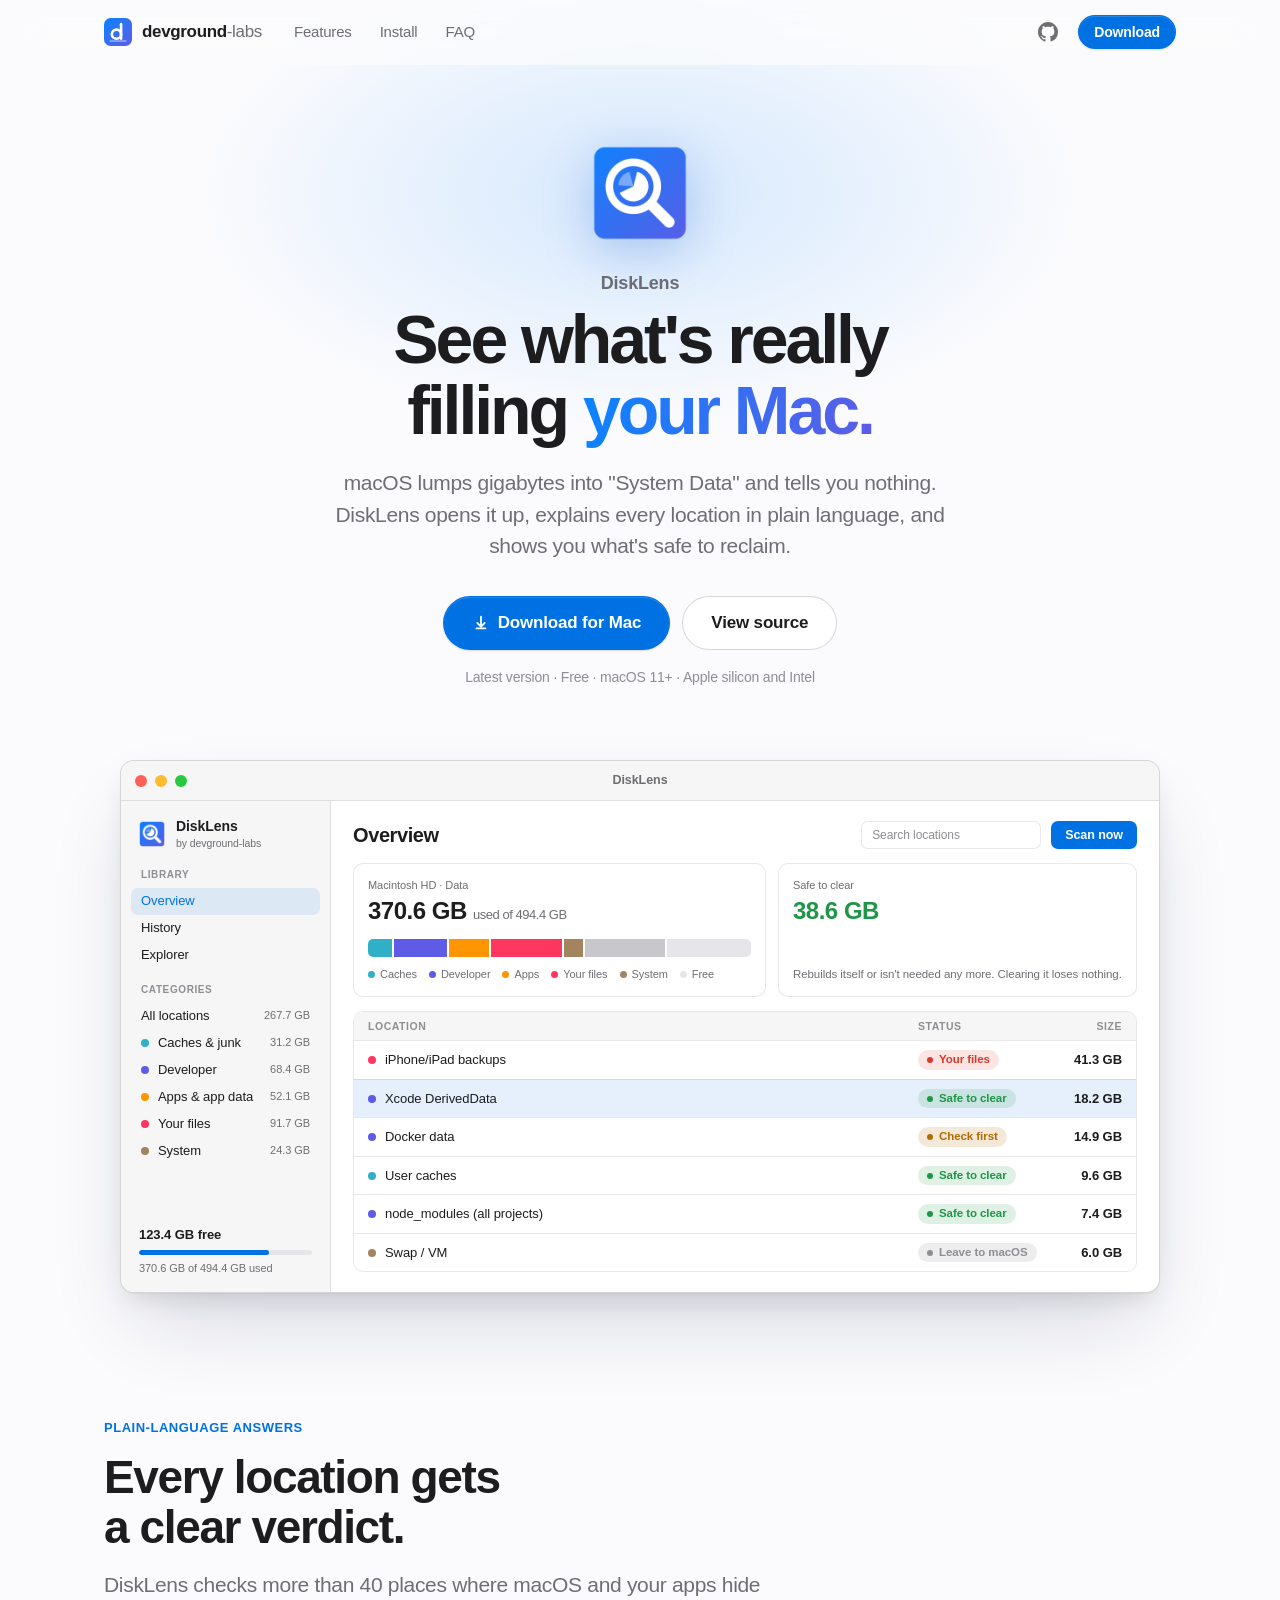
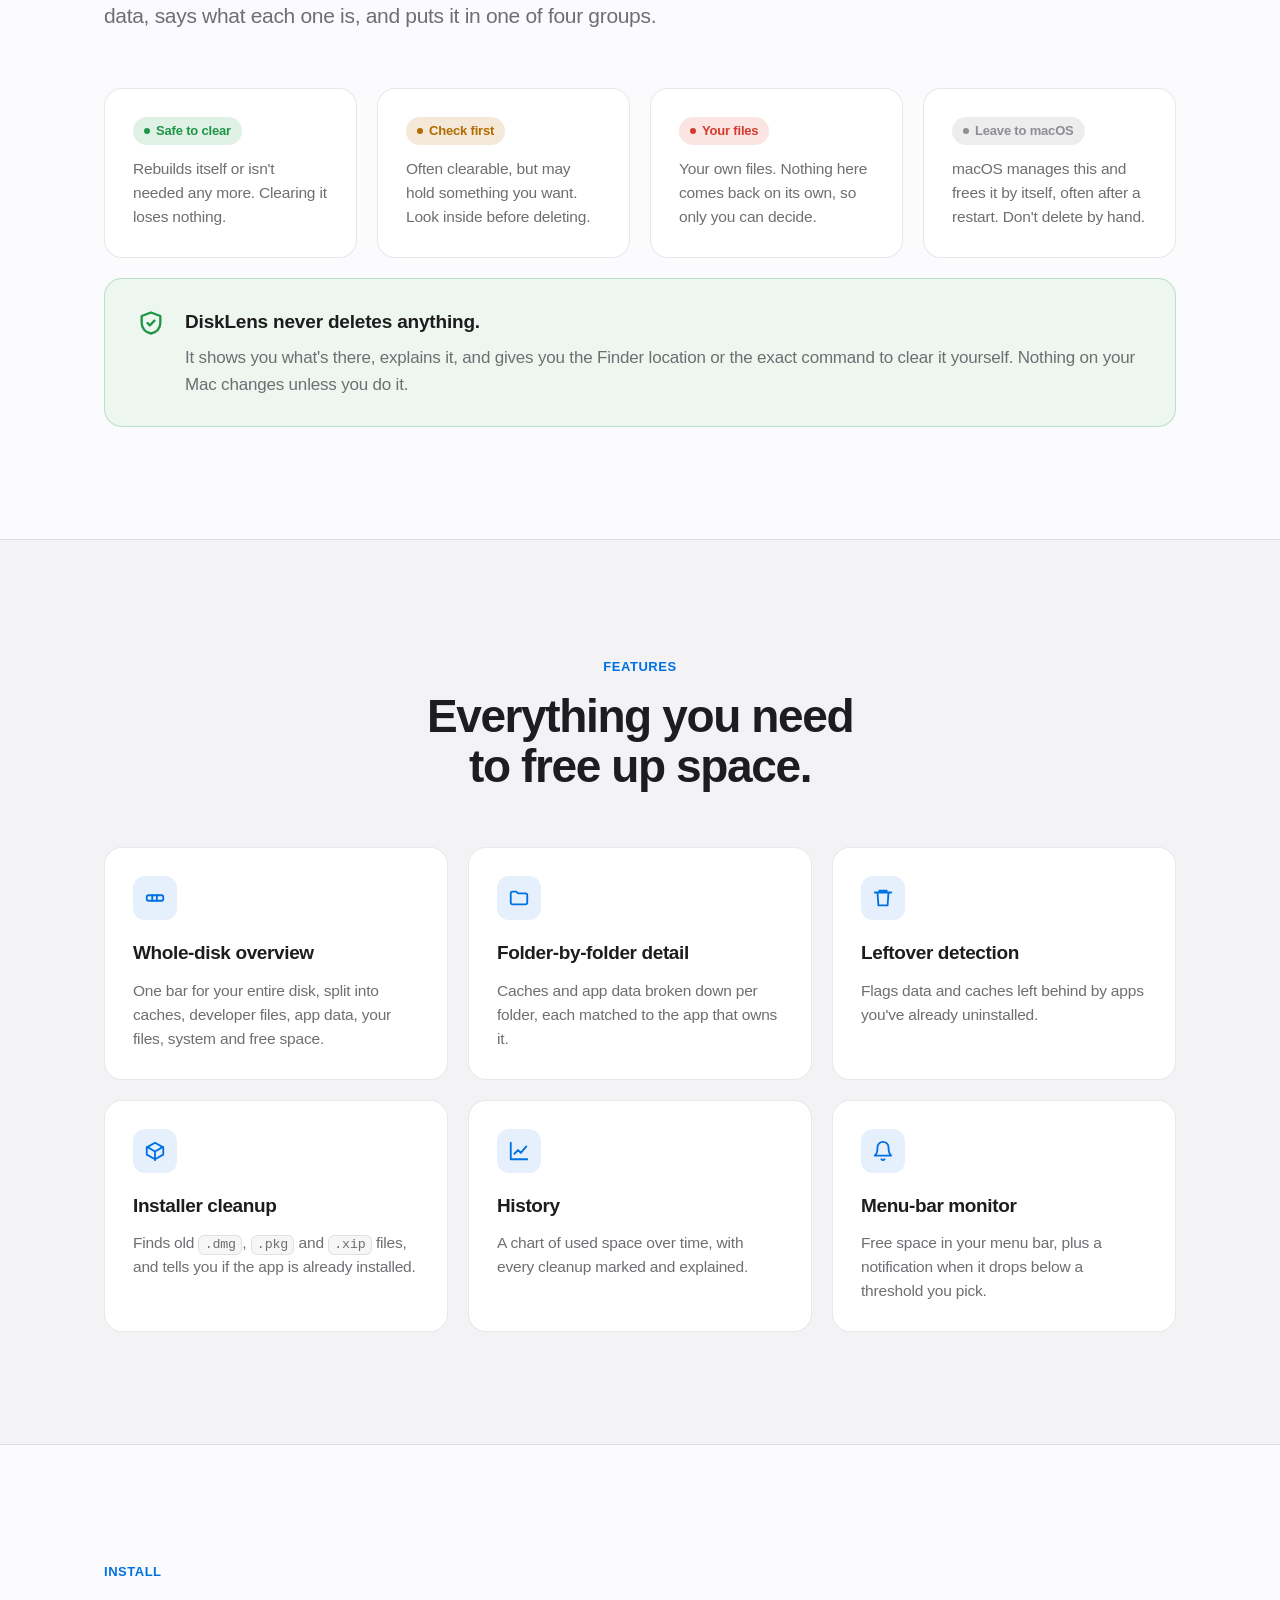
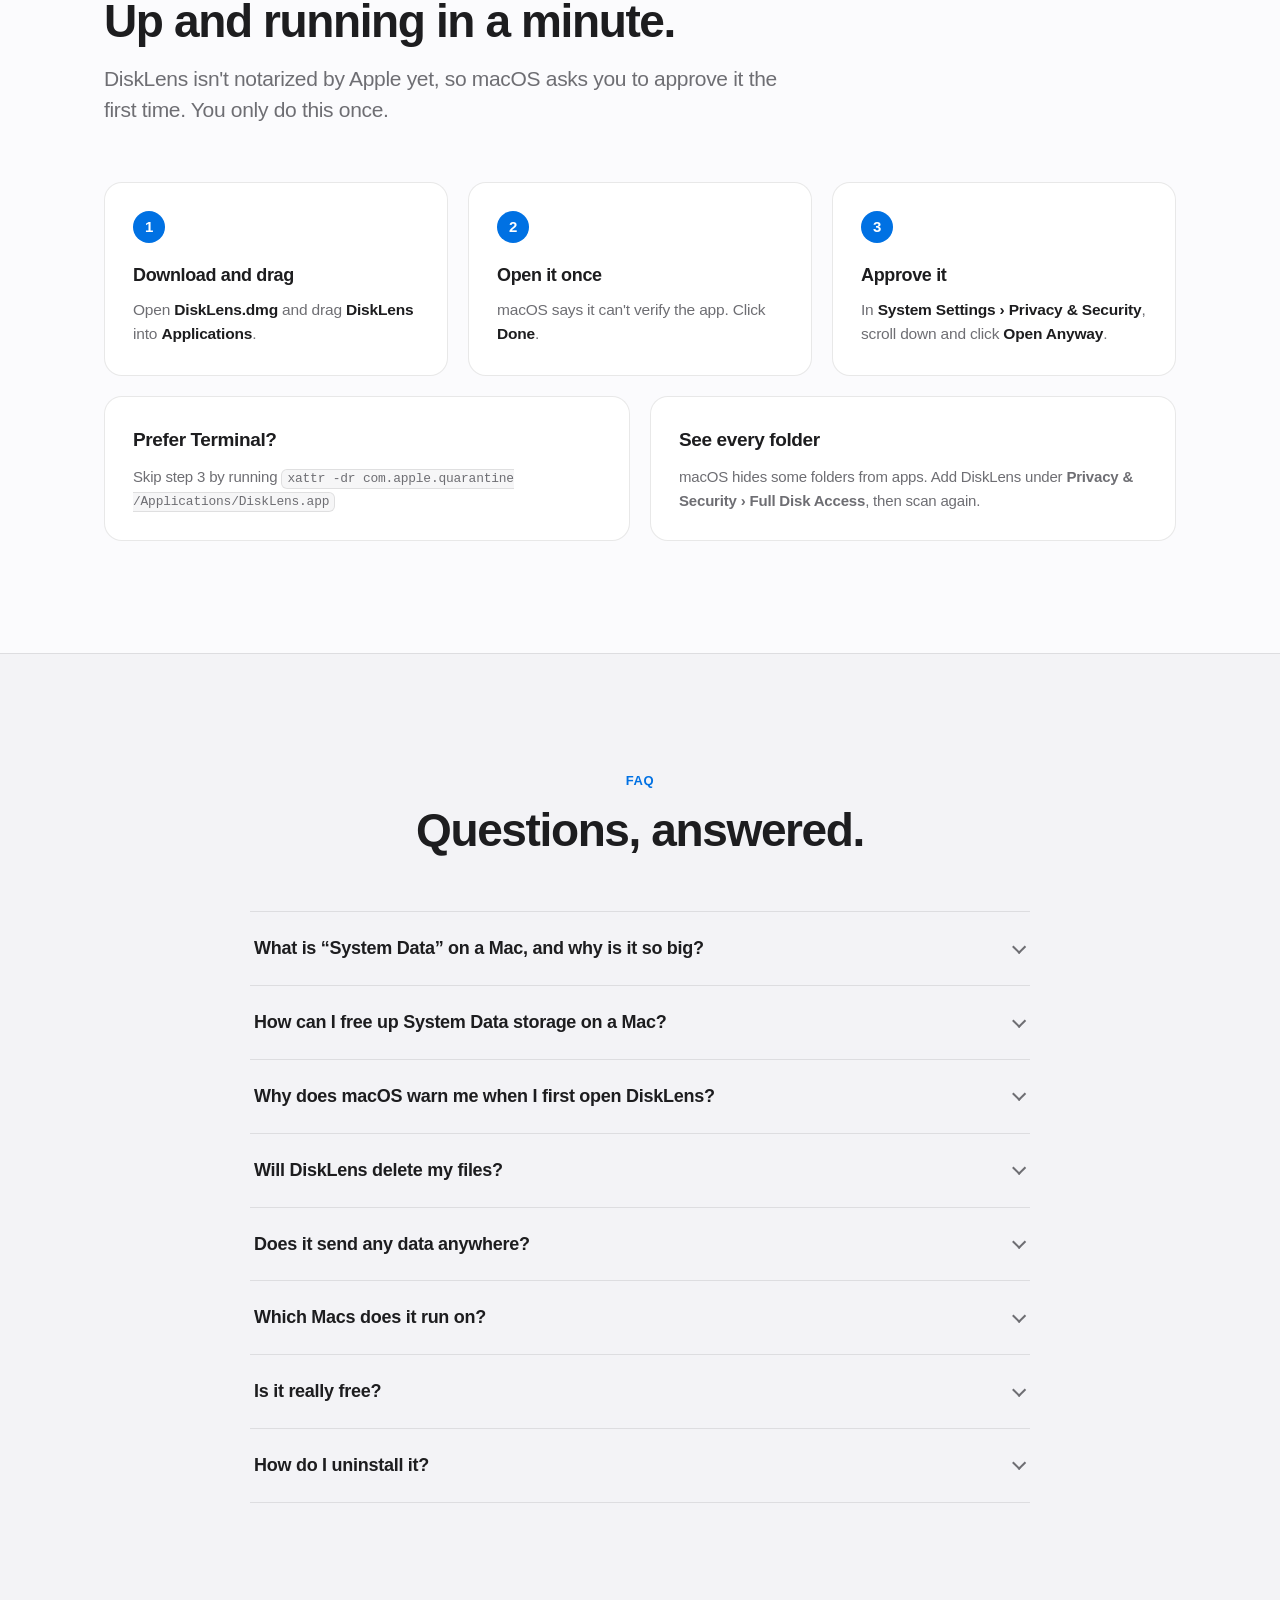
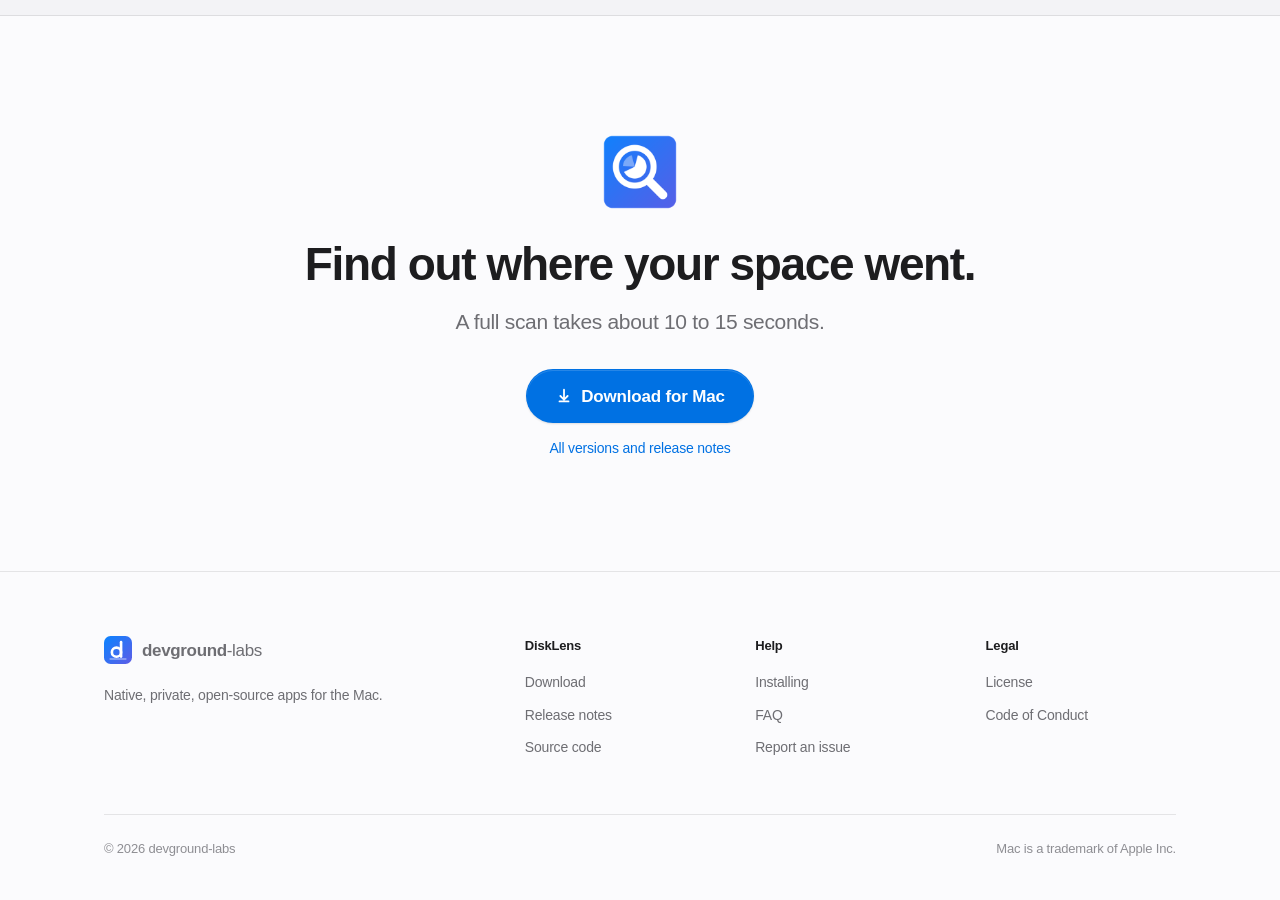
==== commit 29af4b51: "Improve SEO and AEO: structured data, sitemap, robots, llms.txt, FAQ Co-Authored-By: Claude Sonnet 5" ====
--- a/disklens/index.html
+++ b/disklens/index.html
@@ -3,9 +3,136 @@
 <head>
   <meta charset="utf-8">
   <meta name="viewport" content="width=device-width, initial-scale=1">
-  <title>DiskLens for Mac · See what's filling your disk</title>
+  <title>DiskLens: Free Mac Disk Space Analyzer &amp; System Data Explorer</title>
   <meta name="description" content="DiskLens shows what's filling your Mac's disk, explains every hidden location in plain language, and tells you what's safe to reclaim. Free and open source.">
   <link rel="canonical" href="https://devgroundlabs.in/disklens/">
+  <meta name="robots" content="index, follow, max-image-preview:large, max-snippet:-1">
+  <meta property="og:site_name" content="devground-labs">
+  <meta property="og:image:alt" content="DiskLens app icon">
+  <meta name="twitter:title" content="DiskLens for Mac: free disk space analyzer">
+  <meta name="twitter:description" content="See what's filling your Mac's disk, including System Data, and what's safe to reclaim. Free and open source.">
+  <meta name="twitter:image" content="https://devgroundlabs.in/disklens/icon.png">
+  <link rel="alternate" type="text/plain" href="/llms.txt" title="LLM-readable summary">
+  <script type="application/ld+json">
+{
+  "@context": "https://schema.org",
+  "@type": "SoftwareApplication",
+  "name": "DiskLens",
+  "applicationCategory": "UtilitiesApplication",
+  "operatingSystem": "macOS 11 or later",
+  "description": "DiskLens shows what's filling your Mac's disk, explains every hidden location in plain language, and tells you what's safe to reclaim. Free and open source.",
+  "url": "https://devgroundlabs.in/disklens/",
+  "downloadUrl": "https://github.com/devground-labs/disklens/releases/latest/download/DiskLens.dmg",
+  "image": "https://devgroundlabs.in/disklens/icon.png",
+  "license": "https://www.apache.org/licenses/LICENSE-2.0",
+  "isAccessibleForFree": true,
+  "offers": {
+    "@type": "Offer",
+    "price": "0",
+    "priceCurrency": "USD"
+  },
+  "author": {
+    "@type": "Organization",
+    "name": "devground-labs",
+    "url": "https://devgroundlabs.in/"
+  },
+  "sameAs": [
+    "https://github.com/devground-labs/disklens"
+  ]
+}
+  </script>
+  <script type="application/ld+json">
+{
+  "@context": "https://schema.org",
+  "@type": "FAQPage",
+  "mainEntity": [
+    {
+      "@type": "Question",
+      "name": "What is “System Data” on a Mac, and why is it so big?",
+      "acceptedAnswer": {
+        "@type": "Answer",
+        "text": "“System Data” is the catch-all category macOS Storage settings uses for everything it can’t label as apps, documents, photos or media. It typically includes caches, logs, developer tool files, local Time Machine snapshots, device backups and virtual machine images. Because macOS doesn’t break it down, it can grow to tens or hundreds of gigabytes. DiskLens splits it into individual locations and explains what each one is."
+      }
+    },
+    {
+      "@type": "Question",
+      "name": "How can I free up System Data storage on a Mac?",
+      "acceptedAnswer": {
+        "@type": "Answer",
+        "text": "Run a scan in DiskLens and look at the locations marked safe to clear. For each one, DiskLens shows where it is in Finder or the command to run, and you decide what to remove. DiskLens never deletes anything itself."
+      }
+    },
+    {
+      "@type": "Question",
+      "name": "Why does macOS warn me when I first open DiskLens?",
+      "acceptedAnswer": {
+        "@type": "Answer",
+        "text": "Apple shows that warning for any app that hasn't gone through its paid notarization service. DiskLens is built from its public source code by GitHub Actions, and you can read every line on GitHub. Approving it once in Privacy & Security is all that's needed."
+      }
+    },
+    {
+      "@type": "Question",
+      "name": "Will DiskLens delete my files?",
+      "acceptedAnswer": {
+        "@type": "Answer",
+        "text": "No. DiskLens only reads sizes and explains what it finds. When something is safe to clear, it shows you where it is in Finder or the command to run, and you decide."
+      }
+    },
+    {
+      "@type": "Question",
+      "name": "Does it send any data anywhere?",
+      "acceptedAnswer": {
+        "@type": "Answer",
+        "text": "No. There are no accounts, analytics or network calls. Scan history and settings stay in ~/Library/Application Support/DiskLens/ on your Mac."
+      }
+    },
+    {
+      "@type": "Question",
+      "name": "Which Macs does it run on?",
+      "acceptedAnswer": {
+        "@type": "Answer",
+        "text": "Any Mac running macOS 11 Big Sur or later. The download is a universal app, so it runs natively on both Apple silicon and Intel."
+      }
+    },
+    {
+      "@type": "Question",
+      "name": "Is it really free?",
+      "acceptedAnswer": {
+        "@type": "Answer",
+        "text": "Yes. DiskLens is free and open source under the Apache 2.0 license. There's no paid tier and nothing to unlock."
+      }
+    },
+    {
+      "@type": "Question",
+      "name": "How do I uninstall it?",
+      "acceptedAnswer": {
+        "@type": "Answer",
+        "text": "Quit DiskLens from its menu-bar icon, drag it from Applications to the Trash, and optionally delete ~/Library/Application Support/DiskLens/."
+      }
+    }
+  ]
+}
+  </script>
+  <script type="application/ld+json">
+{
+  "@context": "https://schema.org",
+  "@type": "BreadcrumbList",
+  "itemListElement": [
+    {
+      "@type": "ListItem",
+      "position": 1,
+      "name": "devground-labs",
+      "item": "https://devgroundlabs.in/"
+    },
+    {
+      "@type": "ListItem",
+      "position": 2,
+      "name": "DiskLens",
+      "item": "https://devgroundlabs.in/disklens/"
+    }
+  ]
+}
+  </script>
   <link rel="icon" href="/disklens/icon.png" type="image/png">
   <link rel="stylesheet" href="/assets/style.css">
   <meta name="theme-color" content="#fbfbfd" media="(prefers-color-scheme: light)">
@@ -218,6 +345,14 @@
         </div>
         <div class="faq reveal">
           <details>
+            <summary>What is “System Data” on a Mac, and why is it so big?</summary>
+            <p>“System Data” is the catch-all category macOS Storage settings uses for everything it can’t label as apps, documents, photos or media. It typically includes caches, logs, developer tool files, local Time Machine snapshots, device backups and virtual machine images. Because macOS doesn’t break it down, it can grow to tens or hundreds of gigabytes. DiskLens splits it into individual locations and explains what each one is.</p>
+          </details>
+          <details>
+            <summary>How can I free up System Data storage on a Mac?</summary>
+            <p>Run a scan in DiskLens and look at the locations marked safe to clear. For each one, DiskLens shows where it is in Finder or the command to run, and you decide what to remove. DiskLens never deletes anything itself.</p>
+          </details>
+          <details>
             <summary>Why does macOS warn me when I first open DiskLens?</summary>
             <p>Apple shows that warning for any app that hasn't gone through its paid notarization service. DiskLens is built from its public source code by GitHub Actions, and you can read every line on GitHub. Approving it once in Privacy &amp; Security is all that's needed.</p>
           </details>
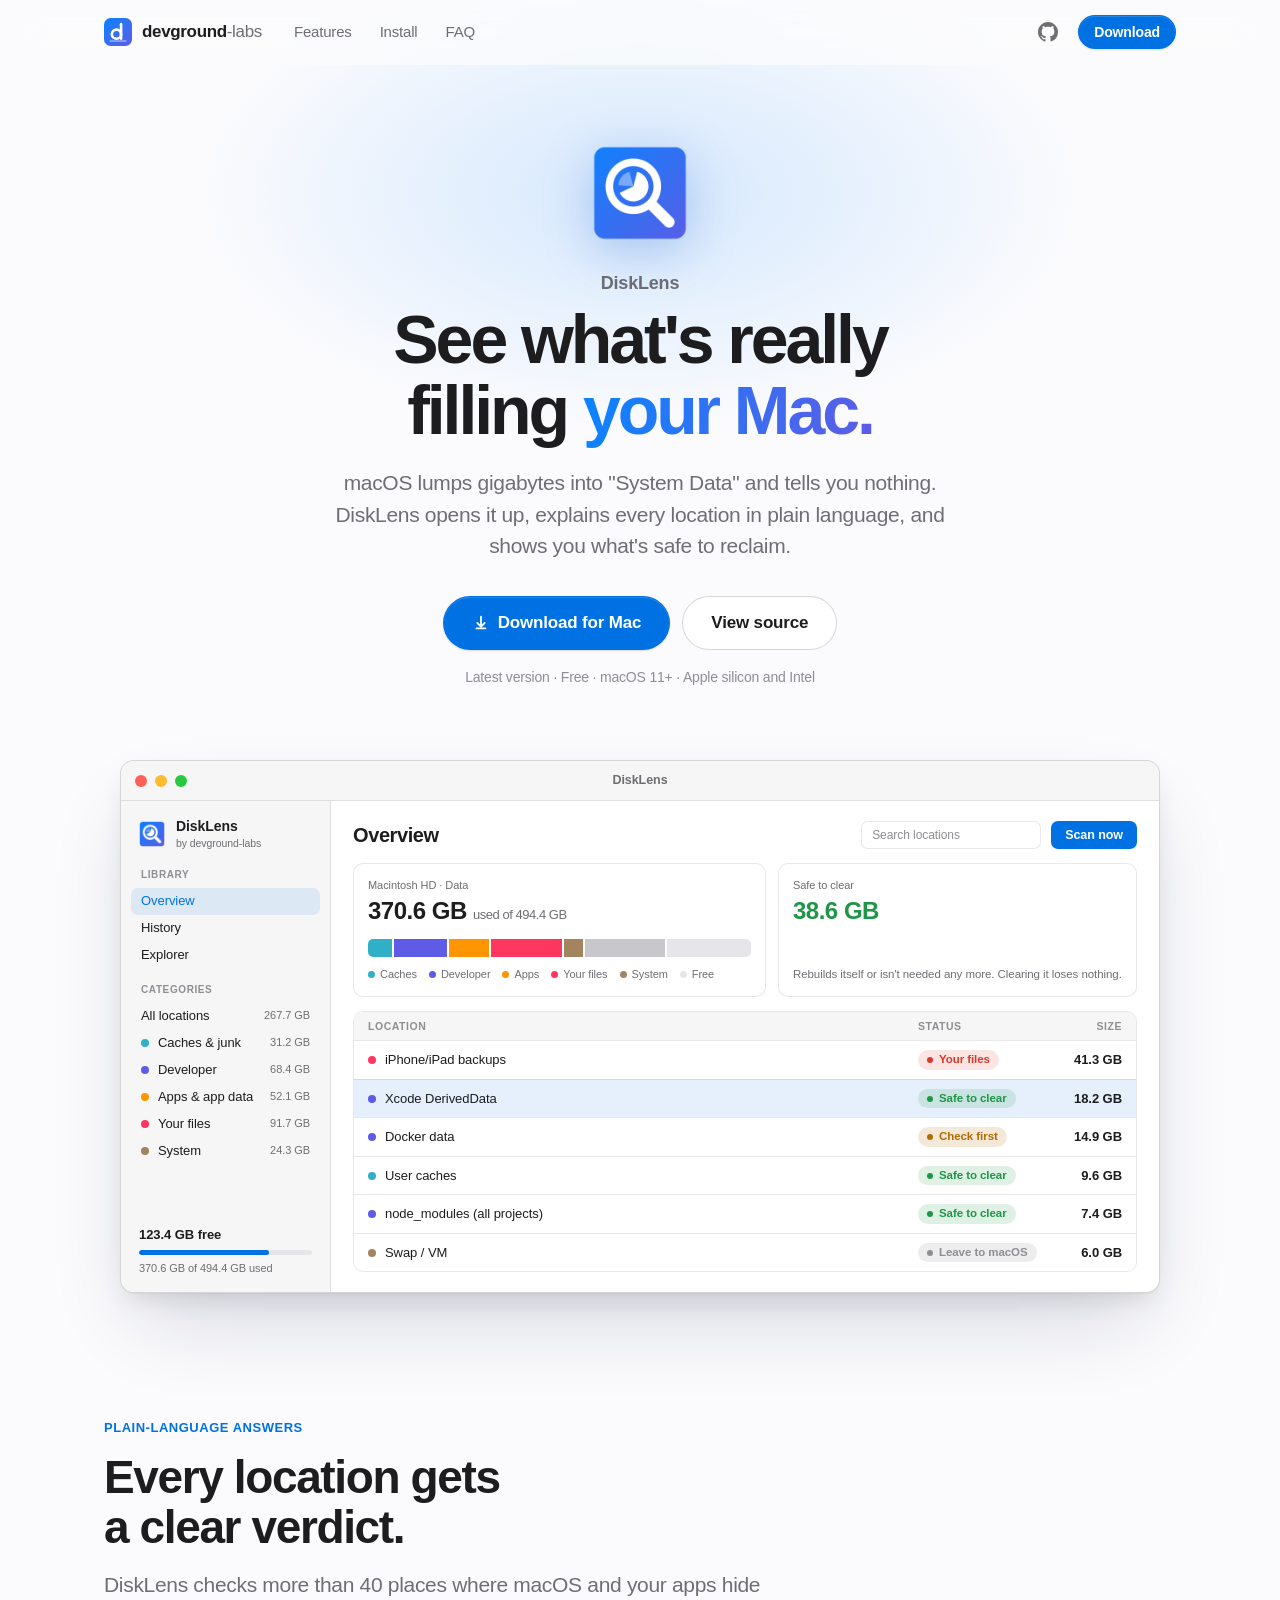
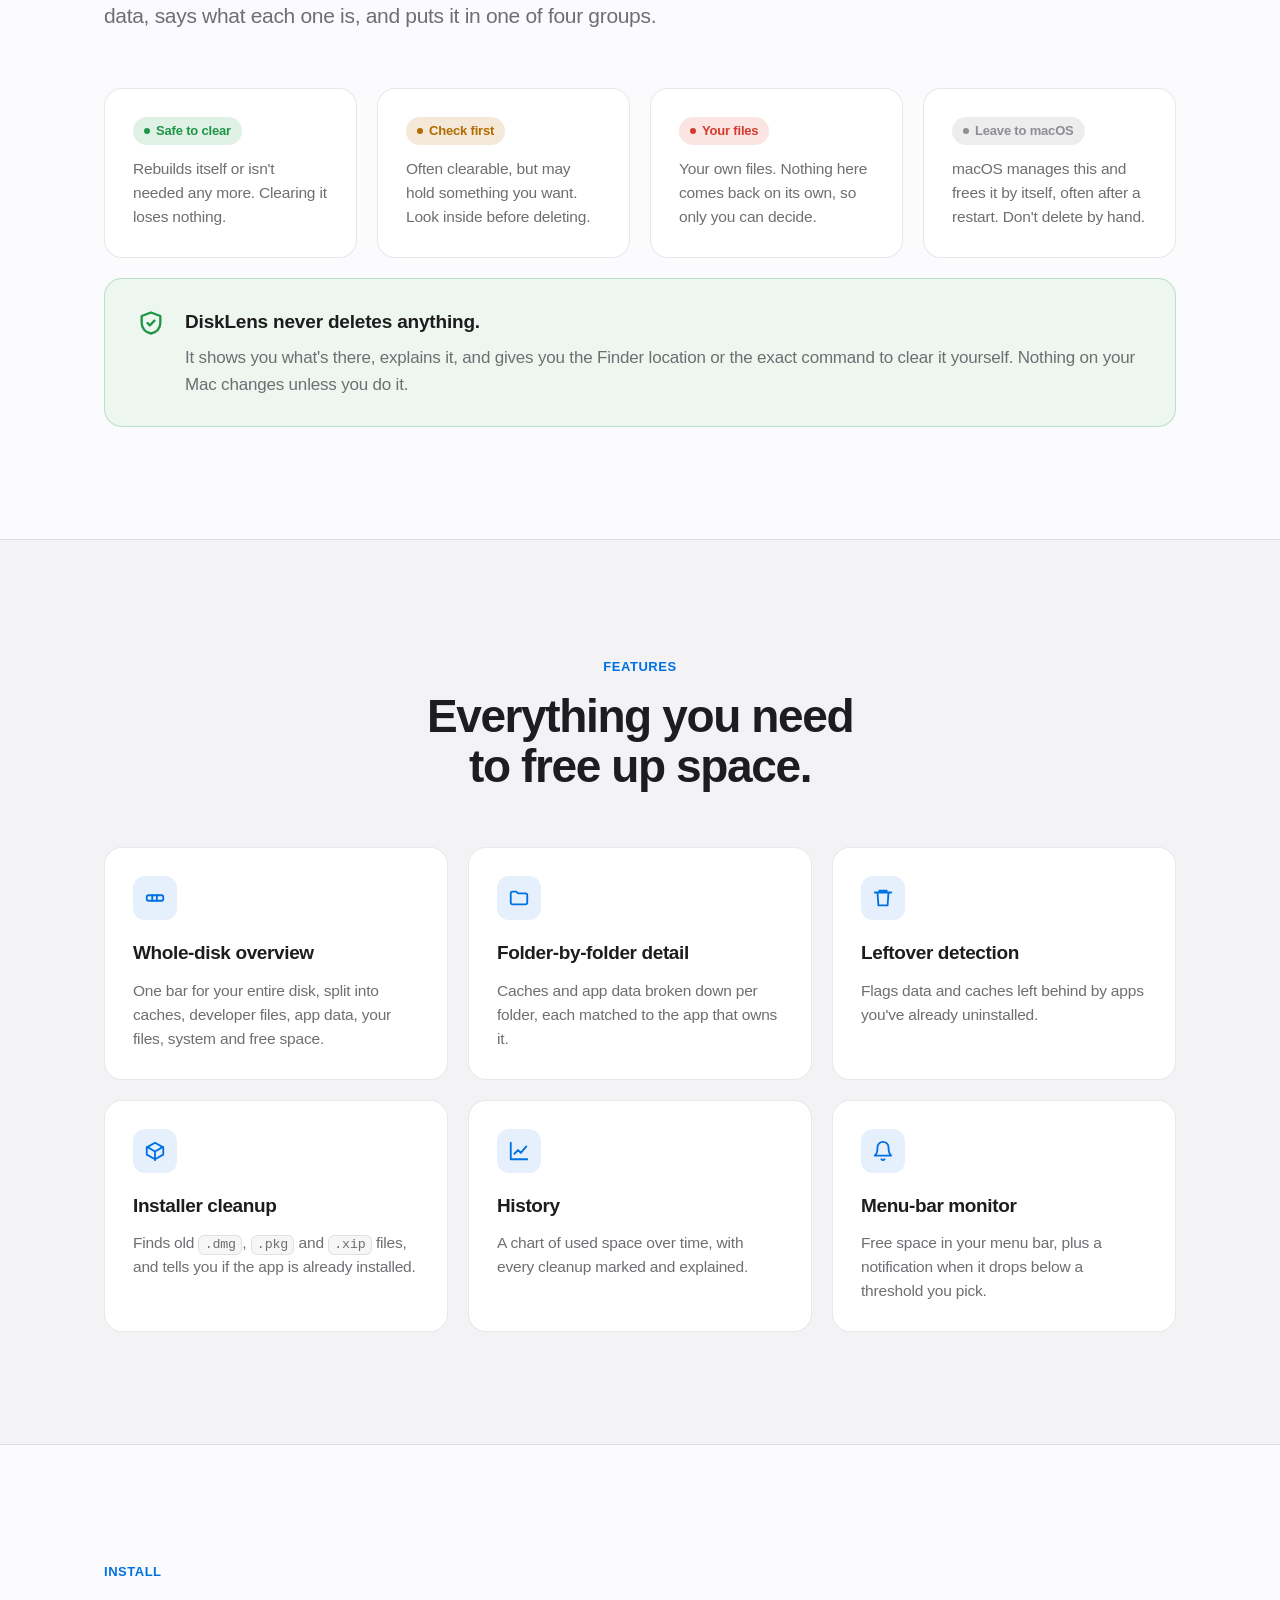
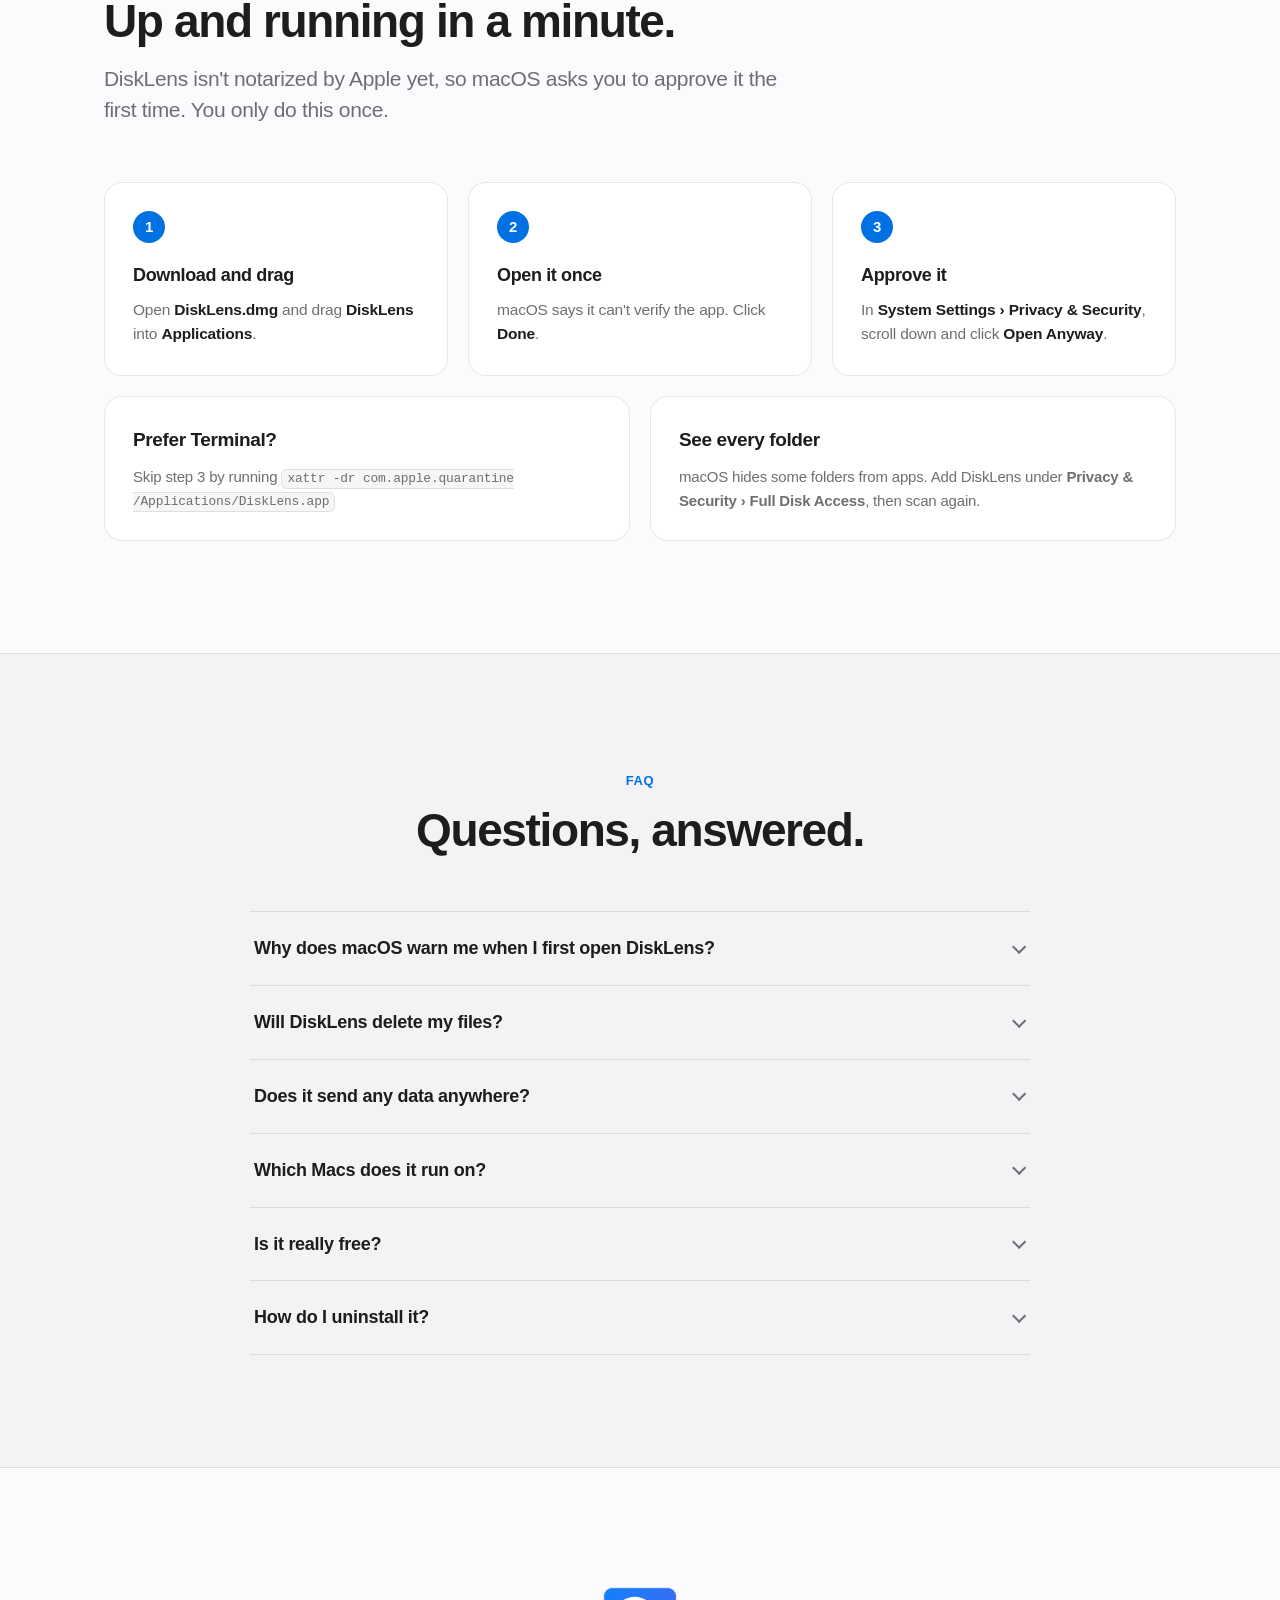
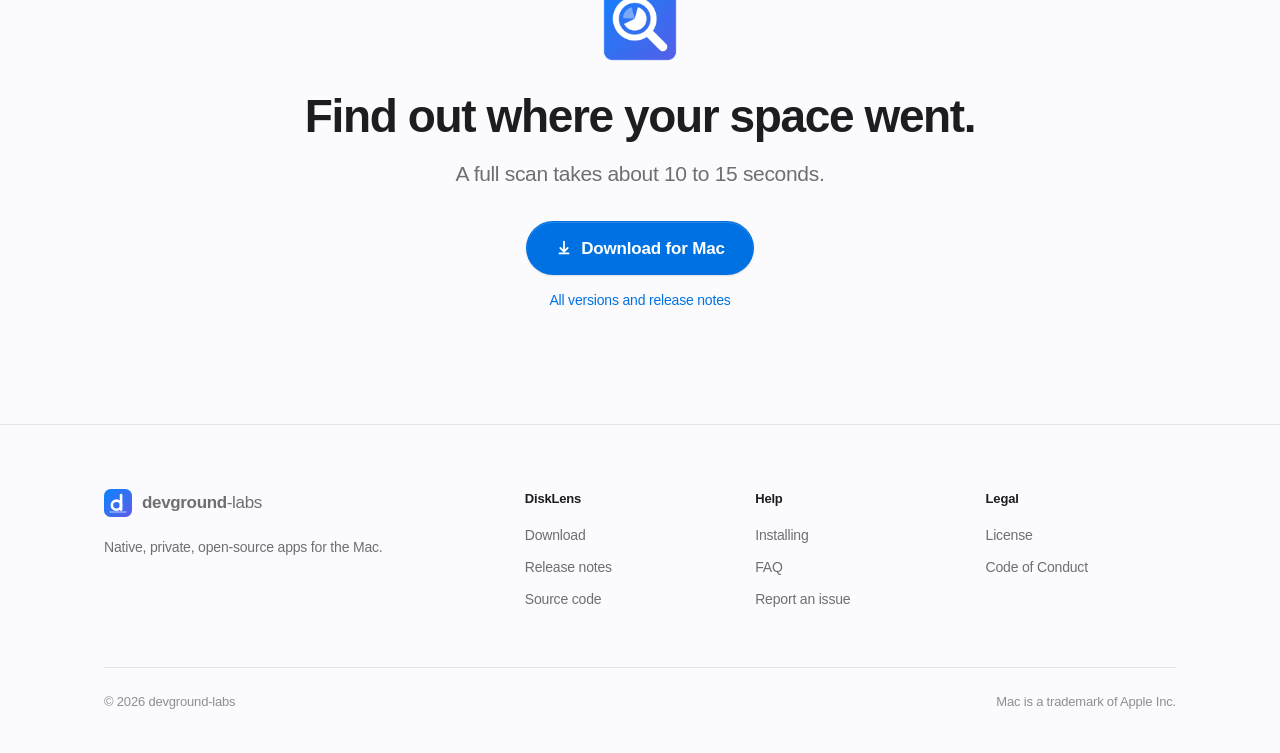
==== commit bde0b7e8: "Merge main into add-ga4 Co-Authored-By: Claude Sonnet 5.5 <noreply@anthropic.com>" ====
--- a/disklens/index.html
+++ b/disklens/index.html
@@ -3,136 +3,9 @@
 <head>
   <meta charset="utf-8">
   <meta name="viewport" content="width=device-width, initial-scale=1">
-  <title>DiskLens: Free Mac Disk Space Analyzer &amp; System Data Explorer</title>
+  <title>DiskLens for Mac · See what's filling your disk</title>
   <meta name="description" content="DiskLens shows what's filling your Mac's disk, explains every hidden location in plain language, and tells you what's safe to reclaim. Free and open source.">
   <link rel="canonical" href="https://devgroundlabs.in/disklens/">
-  <meta name="robots" content="index, follow, max-image-preview:large, max-snippet:-1">
-  <meta property="og:site_name" content="devground-labs">
-  <meta property="og:image:alt" content="DiskLens app icon">
-  <meta name="twitter:title" content="DiskLens for Mac: free disk space analyzer">
-  <meta name="twitter:description" content="See what's filling your Mac's disk, including System Data, and what's safe to reclaim. Free and open source.">
-  <meta name="twitter:image" content="https://devgroundlabs.in/disklens/icon.png">
-  <link rel="alternate" type="text/plain" href="/llms.txt" title="LLM-readable summary">
-  <script type="application/ld+json">
-{
-  "@context": "https://schema.org",
-  "@type": "SoftwareApplication",
-  "name": "DiskLens",
-  "applicationCategory": "UtilitiesApplication",
-  "operatingSystem": "macOS 11 or later",
-  "description": "DiskLens shows what's filling your Mac's disk, explains every hidden location in plain language, and tells you what's safe to reclaim. Free and open source.",
-  "url": "https://devgroundlabs.in/disklens/",
-  "downloadUrl": "https://github.com/devground-labs/disklens/releases/latest/download/DiskLens.dmg",
-  "image": "https://devgroundlabs.in/disklens/icon.png",
-  "license": "https://www.apache.org/licenses/LICENSE-2.0",
-  "isAccessibleForFree": true,
-  "offers": {
-    "@type": "Offer",
-    "price": "0",
-    "priceCurrency": "USD"
-  },
-  "author": {
-    "@type": "Organization",
-    "name": "devground-labs",
-    "url": "https://devgroundlabs.in/"
-  },
-  "sameAs": [
-    "https://github.com/devground-labs/disklens"
-  ]
-}
-  </script>
-  <script type="application/ld+json">
-{
-  "@context": "https://schema.org",
-  "@type": "FAQPage",
-  "mainEntity": [
-    {
-      "@type": "Question",
-      "name": "What is “System Data” on a Mac, and why is it so big?",
-      "acceptedAnswer": {
-        "@type": "Answer",
-        "text": "“System Data” is the catch-all category macOS Storage settings uses for everything it can’t label as apps, documents, photos or media. It typically includes caches, logs, developer tool files, local Time Machine snapshots, device backups and virtual machine images. Because macOS doesn’t break it down, it can grow to tens or hundreds of gigabytes. DiskLens splits it into individual locations and explains what each one is."
-      }
-    },
-    {
-      "@type": "Question",
-      "name": "How can I free up System Data storage on a Mac?",
-      "acceptedAnswer": {
-        "@type": "Answer",
-        "text": "Run a scan in DiskLens and look at the locations marked safe to clear. For each one, DiskLens shows where it is in Finder or the command to run, and you decide what to remove. DiskLens never deletes anything itself."
-      }
-    },
-    {
-      "@type": "Question",
-      "name": "Why does macOS warn me when I first open DiskLens?",
-      "acceptedAnswer": {
-        "@type": "Answer",
-        "text": "Apple shows that warning for any app that hasn't gone through its paid notarization service. DiskLens is built from its public source code by GitHub Actions, and you can read every line on GitHub. Approving it once in Privacy & Security is all that's needed."
-      }
-    },
-    {
-      "@type": "Question",
-      "name": "Will DiskLens delete my files?",
-      "acceptedAnswer": {
-        "@type": "Answer",
-        "text": "No. DiskLens only reads sizes and explains what it finds. When something is safe to clear, it shows you where it is in Finder or the command to run, and you decide."
-      }
-    },
-    {
-      "@type": "Question",
-      "name": "Does it send any data anywhere?",
-      "acceptedAnswer": {
-        "@type": "Answer",
-        "text": "No. There are no accounts, analytics or network calls. Scan history and settings stay in ~/Library/Application Support/DiskLens/ on your Mac."
-      }
-    },
-    {
-      "@type": "Question",
-      "name": "Which Macs does it run on?",
-      "acceptedAnswer": {
-        "@type": "Answer",
-        "text": "Any Mac running macOS 11 Big Sur or later. The download is a universal app, so it runs natively on both Apple silicon and Intel."
-      }
-    },
-    {
-      "@type": "Question",
-      "name": "Is it really free?",
-      "acceptedAnswer": {
-        "@type": "Answer",
-        "text": "Yes. DiskLens is free and open source under the Apache 2.0 license. There's no paid tier and nothing to unlock."
-      }
-    },
-    {
-      "@type": "Question",
-      "name": "How do I uninstall it?",
-      "acceptedAnswer": {
-        "@type": "Answer",
-        "text": "Quit DiskLens from its menu-bar icon, drag it from Applications to the Trash, and optionally delete ~/Library/Application Support/DiskLens/."
-      }
-    }
-  ]
-}
-  </script>
-  <script type="application/ld+json">
-{
-  "@context": "https://schema.org",
-  "@type": "BreadcrumbList",
-  "itemListElement": [
-    {
-      "@type": "ListItem",
-      "position": 1,
-      "name": "devground-labs",
-      "item": "https://devgroundlabs.in/"
-    },
-    {
-      "@type": "ListItem",
-      "position": 2,
-      "name": "DiskLens",
-      "item": "https://devgroundlabs.in/disklens/"
-    }
-  ]
-}
-  </script>
   <link rel="icon" href="/disklens/icon.png" type="image/png">
   <link rel="stylesheet" href="/assets/style.css">
   <meta name="theme-color" content="#fbfbfd" media="(prefers-color-scheme: light)">
@@ -143,6 +16,14 @@
   <meta property="og:description" content="See what's filling your Mac's disk, and what's safe to reclaim. Free and open source.">
   <meta property="og:image" content="https://devgroundlabs.in/disklens/icon.png">
   <meta name="twitter:card" content="summary">
+  <!-- Google tag (gtag.js) -->
+  <script async src="https://www.googletagmanager.com/gtag/js?id=G-J7YB42Q2RT"></script>
+  <script>
+    window.dataLayer = window.dataLayer || [];
+    function gtag(){dataLayer.push(arguments);}
+    gtag('js', new Date());
+    gtag('config', 'G-J7YB42Q2RT');
+  </script>
 </head>
 <body>
   <a class="skip" href="#main">Skip to content</a>
@@ -161,7 +42,7 @@
         <a class="icon-link" href="https://github.com/devground-labs/disklens" aria-label="DiskLens source on GitHub">
           <svg viewBox="0 0 16 16" fill="currentColor" aria-hidden="true"><path d="M8 0C3.58 0 0 3.58 0 8c0 3.54 2.29 6.53 5.47 7.59.4.07.55-.17.55-.38 0-.19-.01-.82-.01-1.49-2.01.37-2.53-.49-2.69-.94-.09-.23-.48-.94-.82-1.13-.28-.15-.68-.52-.01-.53.63-.01 1.08.58 1.23.82.72 1.21 1.87.87 2.33.66.07-.52.28-.87.51-1.07-1.78-.2-3.64-.89-3.64-3.95 0-.87.31-1.59.82-2.15-.08-.2-.36-1.02.08-2.12 0 0 .67-.21 2.2.82.64-.18 1.32-.27 2-.27.68 0 1.36.09 2 .27 1.53-1.04 2.2-.82 2.2-.82.44 1.1.16 1.92.08 2.12.51.56.82 1.27.82 2.15 0 3.07-1.87 3.75-3.65 3.95.29.25.54.73.54 1.48 0 1.07-.01 1.93-.01 2.2 0 .21.15.46.55.38A8.013 8.013 0 0016 8c0-4.42-3.58-8-8-8z"/></svg>
         </a>
-        <a class="btn btn-primary btn-sm" href="https://github.com/devground-labs/disklens/releases/latest/download/DiskLens.dmg">Download</a>
+        <a class="btn btn-primary btn-sm" href="https://github.com/devground-labs/disklens/releases/latest/download/DiskLens.dmg" data-ga-event="download" data-ga-location="header">Download</a>
       </div>
     </div>
   </header>
@@ -175,13 +56,13 @@
         <h1>See what's really filling <span class="gradient-text">your Mac.</span></h1>
         <p class="lead">macOS lumps gigabytes into "System Data" and tells you nothing. DiskLens opens it up, explains every location in plain language, and shows you what's safe to reclaim.</p>
         <div class="btn-row">
-          <a class="btn btn-primary btn-lg" href="https://github.com/devground-labs/disklens/releases/latest/download/DiskLens.dmg">
+          <a class="btn btn-primary btn-lg" href="https://github.com/devground-labs/disklens/releases/latest/download/DiskLens.dmg" data-ga-event="download" data-ga-location="hero">
             <svg viewBox="0 0 20 20" fill="currentColor" aria-hidden="true"><path d="M10 2a1 1 0 0 1 1 1v8.59l2.3-2.3a1 1 0 1 1 1.4 1.42l-4 4a1 1 0 0 1-1.4 0l-4-4a1 1 0 1 1 1.4-1.42L9 11.6V3a1 1 0 0 1 1-1zM4 16a1 1 0 0 1 1-1h10a1 1 0 1 1 0 2H5a1 1 0 0 1-1-1z"/></svg>
             Download for Mac
           </a>
-          <a class="btn btn-ghost btn-lg" href="https://github.com/devground-labs/disklens">View source</a>
-        </div>
-        <p class="hero-meta"><span data-release-repo="devground-labs/disklens">Latest version</span> · Free · macOS 11+ · Apple silicon and Intel</p>
+          <a class="btn btn-ghost btn-lg" href="https://github.com/devground-labs/disklens" data-ga-event="view_source" data-ga-location="hero">View source</a>
+        </div>
+        <p class="hero-meta"><span data-release-repo="devground-labs/disklens">Latest version</span> · Free · macOS 11+ · Apple silicon and Intel<span data-downloads-repo="devground-labs/disklens" hidden> · <span data-downloads-count></span> downloads</span></p>
 
         <div class="hero-visual reveal">
           <div class="mock" role="img" aria-label="DiskLens Overview screen: a disk usage bar split by category, the amount that is safe to clear, and a list of locations with safety labels and sizes.">
@@ -345,14 +226,6 @@
         </div>
         <div class="faq reveal">
           <details>
-            <summary>What is “System Data” on a Mac, and why is it so big?</summary>
-            <p>“System Data” is the catch-all category macOS Storage settings uses for everything it can’t label as apps, documents, photos or media. It typically includes caches, logs, developer tool files, local Time Machine snapshots, device backups and virtual machine images. Because macOS doesn’t break it down, it can grow to tens or hundreds of gigabytes. DiskLens splits it into individual locations and explains what each one is.</p>
-          </details>
-          <details>
-            <summary>How can I free up System Data storage on a Mac?</summary>
-            <p>Run a scan in DiskLens and look at the locations marked safe to clear. For each one, DiskLens shows where it is in Finder or the command to run, and you decide what to remove. DiskLens never deletes anything itself.</p>
-          </details>
-          <details>
             <summary>Why does macOS warn me when I first open DiskLens?</summary>
             <p>Apple shows that warning for any app that hasn't gone through its paid notarization service. DiskLens is built from its public source code by GitHub Actions, and you can read every line on GitHub. Approving it once in Privacy &amp; Security is all that's needed.</p>
           </details>
@@ -387,7 +260,7 @@
         <h2 class="h2">Find out where your space went.</h2>
         <p class="lead">A full scan takes about 10 to 15 seconds.</p>
         <div class="btn-row">
-          <a class="btn btn-primary btn-lg" href="https://github.com/devground-labs/disklens/releases/latest/download/DiskLens.dmg">
+          <a class="btn btn-primary btn-lg" href="https://github.com/devground-labs/disklens/releases/latest/download/DiskLens.dmg" data-ga-event="download" data-ga-location="footer_cta">
             <svg viewBox="0 0 20 20" fill="currentColor" aria-hidden="true"><path d="M10 2a1 1 0 0 1 1 1v8.59l2.3-2.3a1 1 0 1 1 1.4 1.42l-4 4a1 1 0 0 1-1.4 0l-4-4a1 1 0 1 1 1.4-1.42L9 11.6V3a1 1 0 0 1 1-1zM4 16a1 1 0 0 1 1-1h10a1 1 0 1 1 0 2H5a1 1 0 0 1-1-1z"/></svg>
             Download for Mac
           </a>
@@ -407,7 +280,7 @@
         <div>
           <h4>DiskLens</h4>
           <ul>
-            <li><a href="https://github.com/devground-labs/disklens/releases/latest/download/DiskLens.dmg">Download</a></li>
+            <li><a href="https://github.com/devground-labs/disklens/releases/latest/download/DiskLens.dmg" data-ga-event="download" data-ga-location="footer">Download</a></li>
             <li><a href="https://github.com/devground-labs/disklens/releases">Release notes</a></li>
             <li><a href="https://github.com/devground-labs/disklens">Source code</a></li>
           </ul>
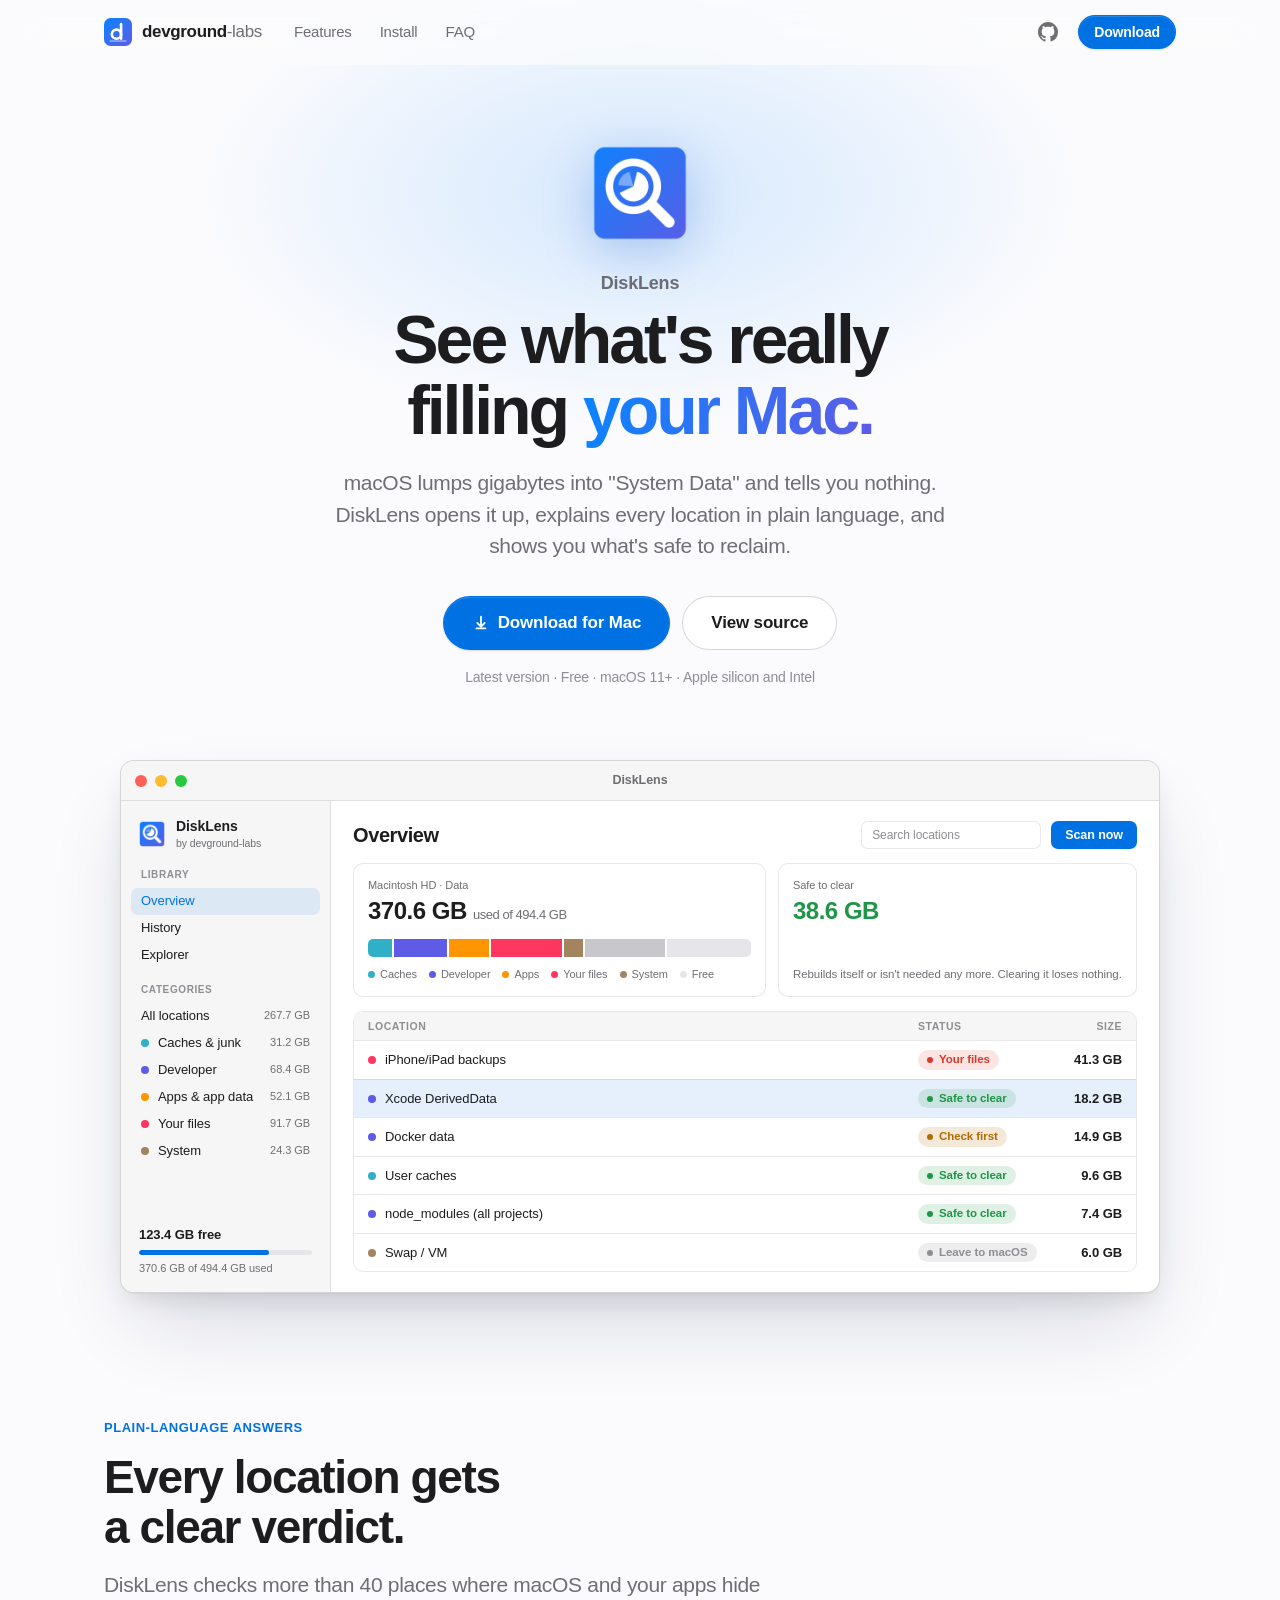
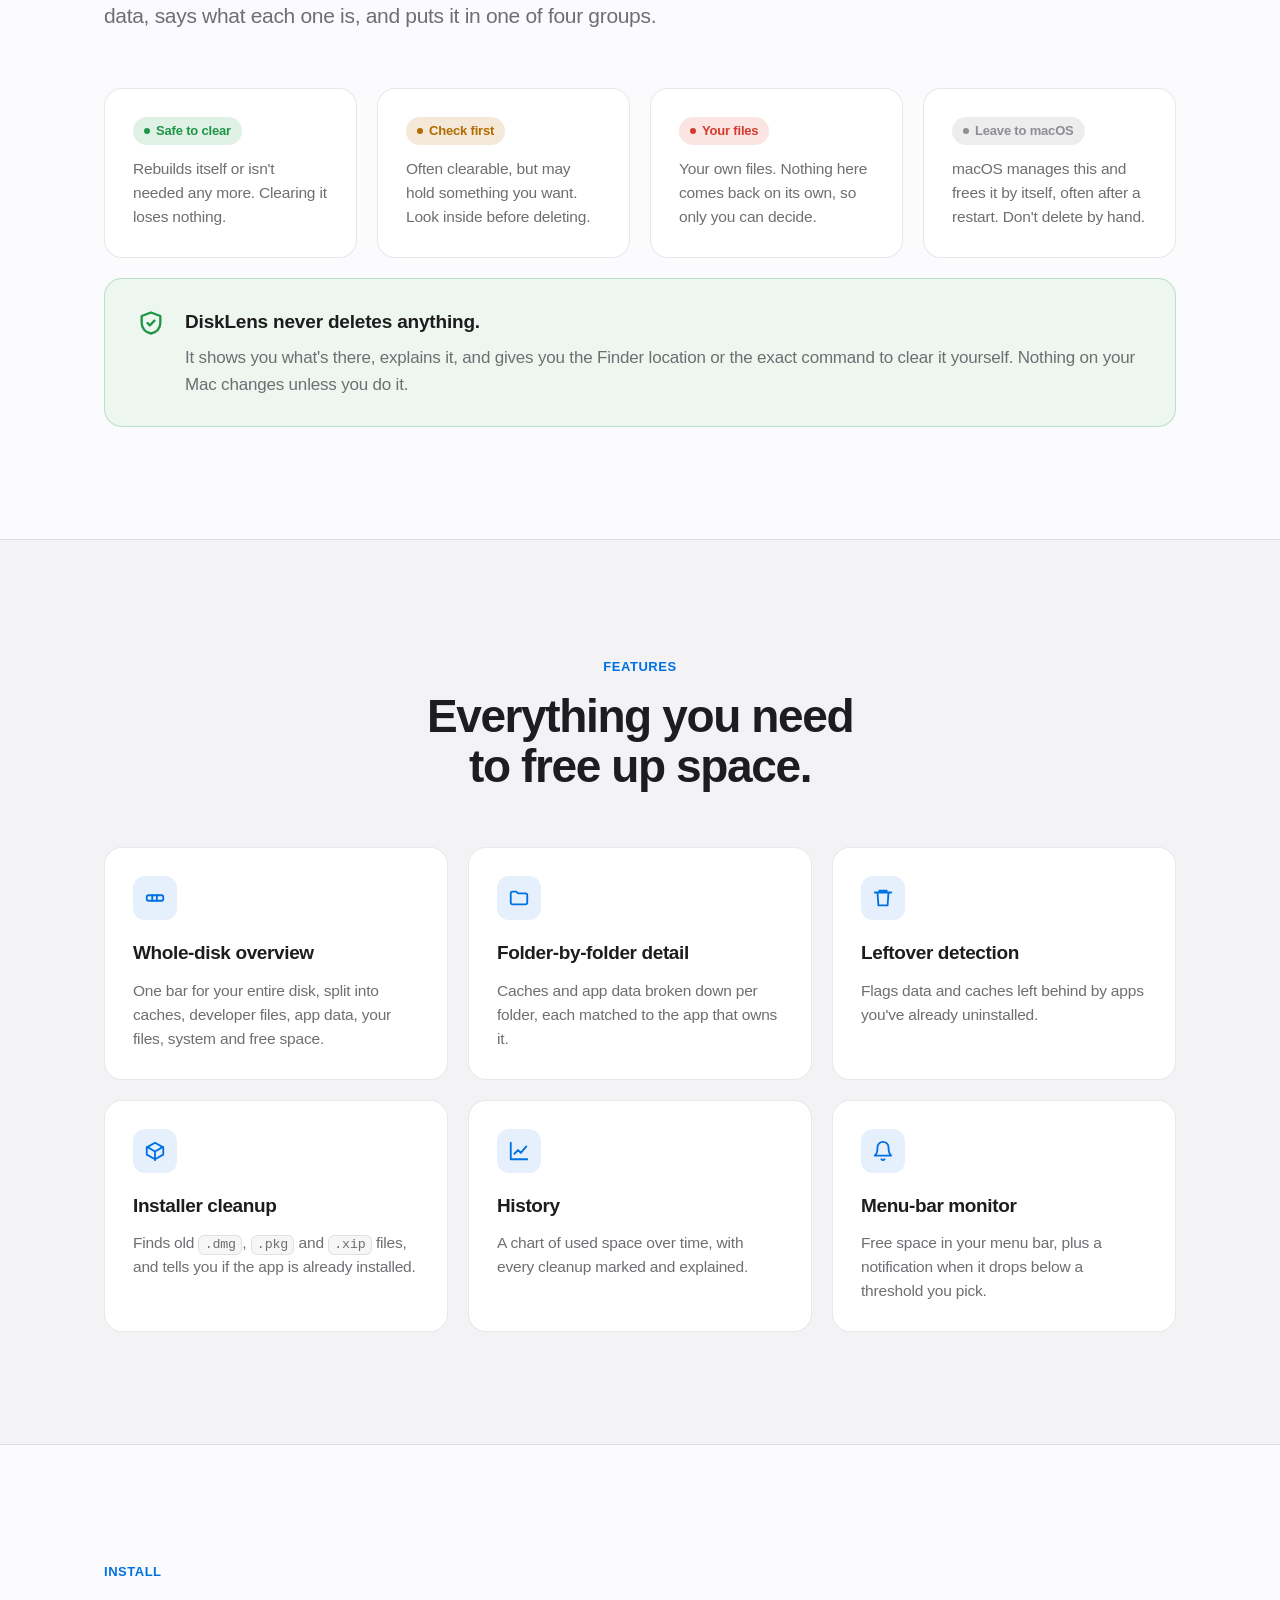
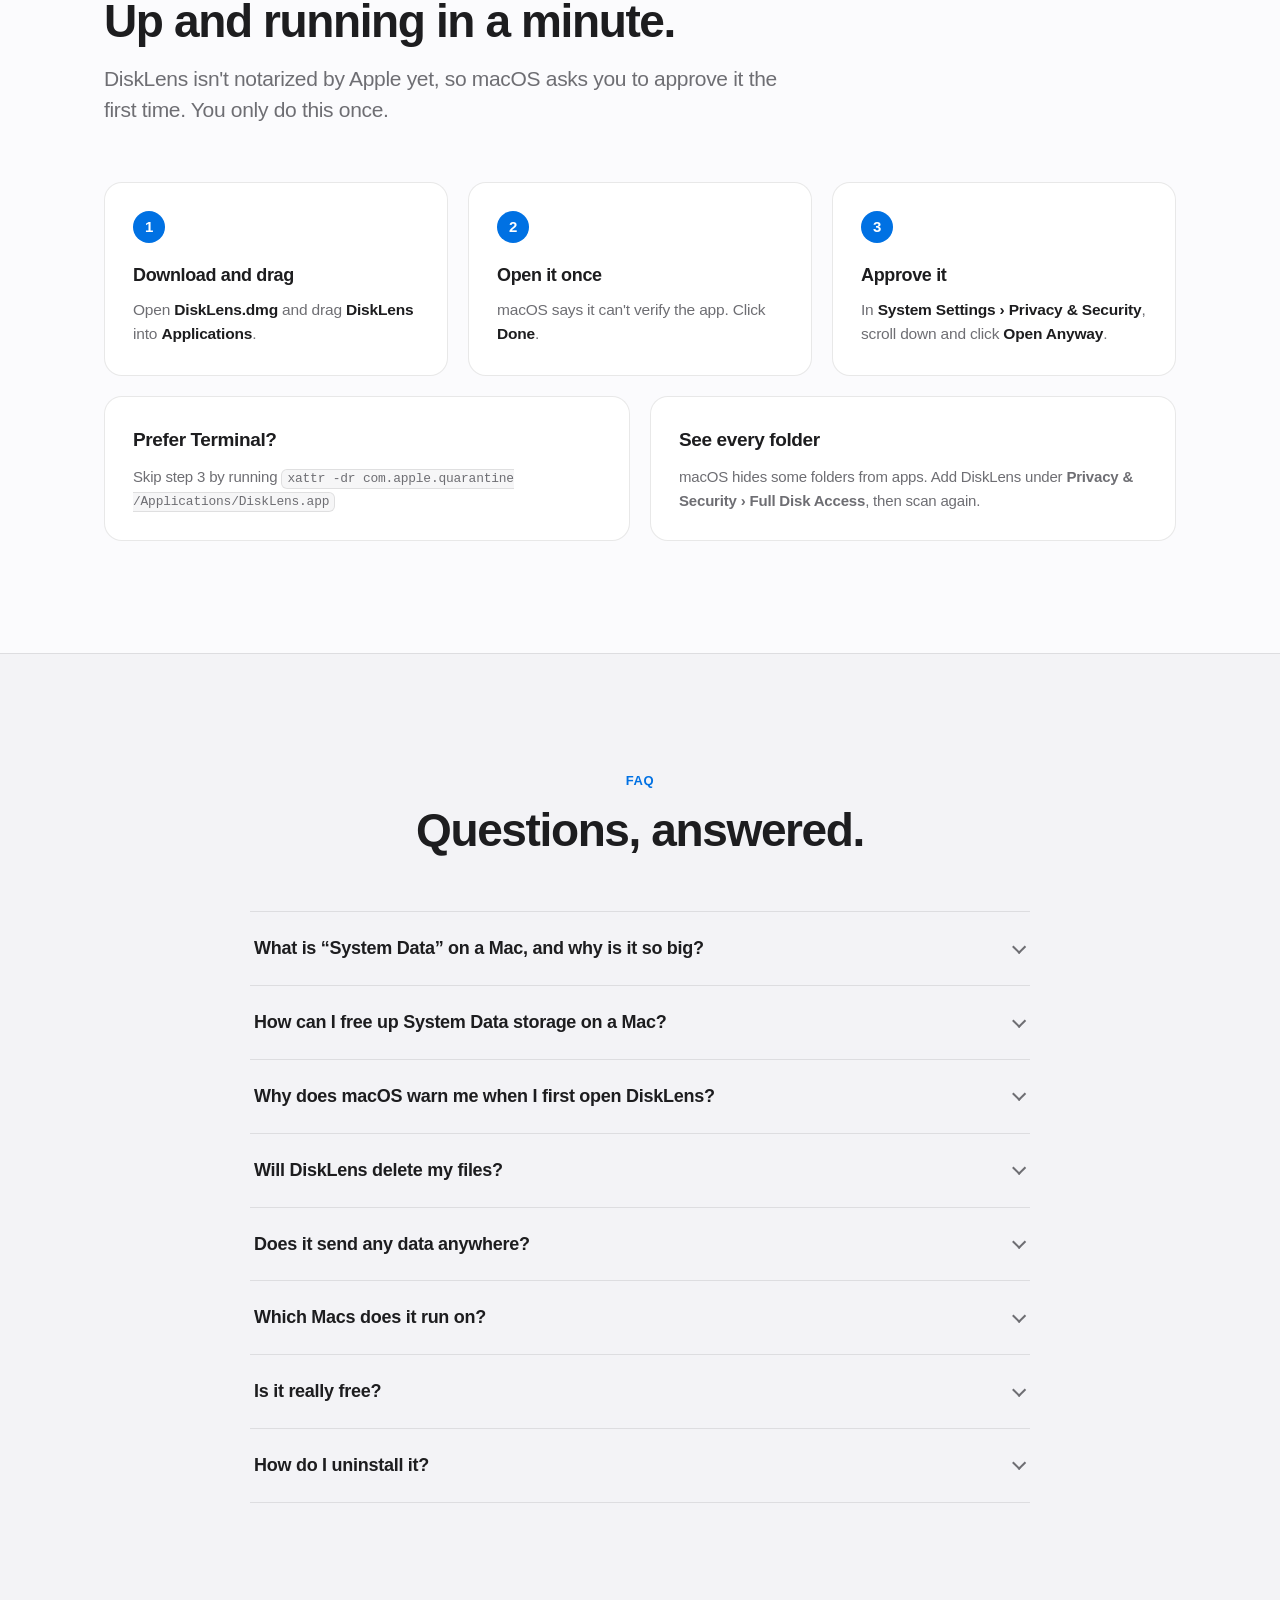
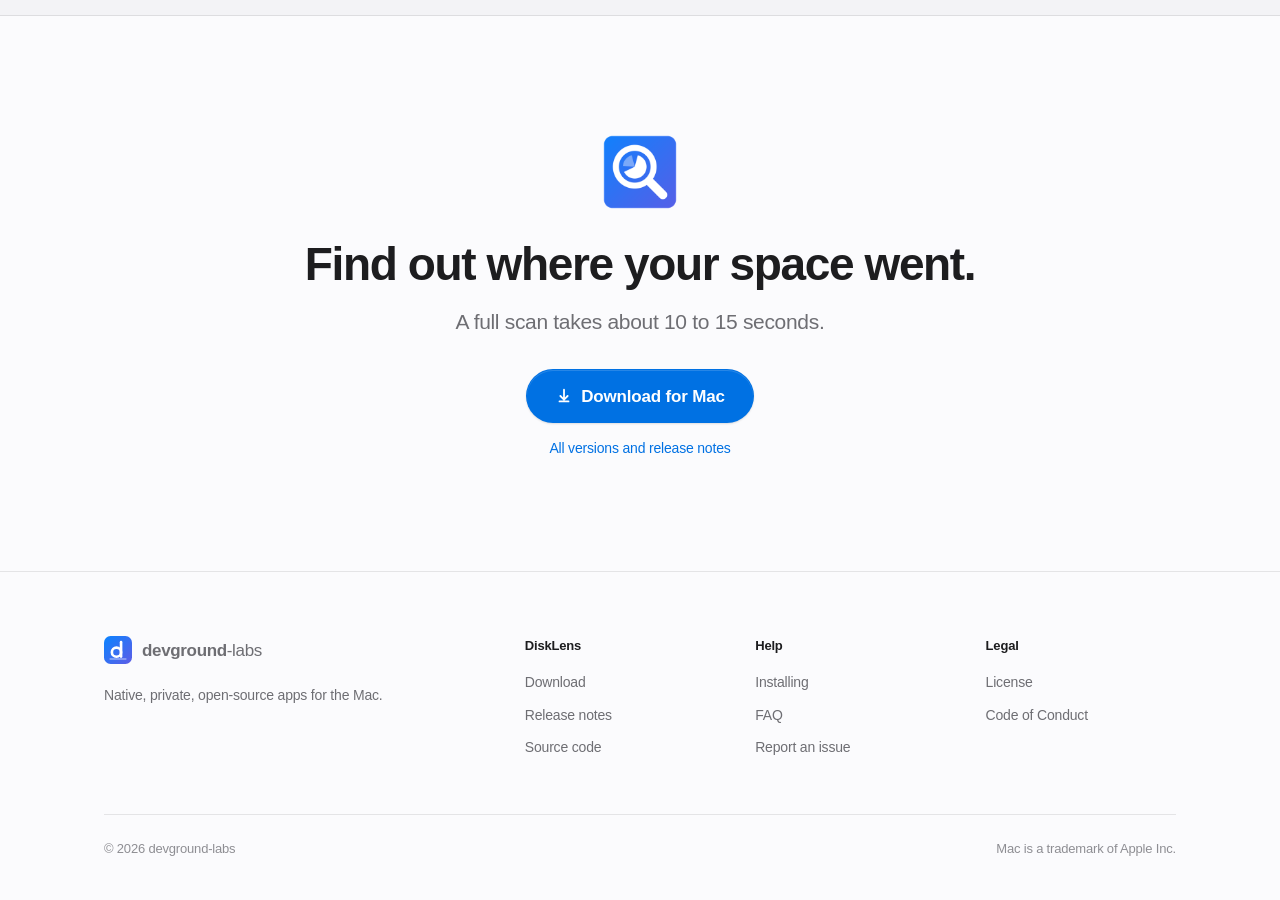
==== commit d285366c: "Merge pull request #3 from devground-labs/seo-aeo SEO and AEO: structured data, sitemap, robots.txt," ====
--- a/disklens/index.html
+++ b/disklens/index.html
@@ -3,9 +3,136 @@
 <head>
   <meta charset="utf-8">
   <meta name="viewport" content="width=device-width, initial-scale=1">
-  <title>DiskLens for Mac · See what's filling your disk</title>
+  <title>DiskLens: Free Mac Disk Space Analyzer &amp; System Data Explorer</title>
   <meta name="description" content="DiskLens shows what's filling your Mac's disk, explains every hidden location in plain language, and tells you what's safe to reclaim. Free and open source.">
   <link rel="canonical" href="https://devgroundlabs.in/disklens/">
+  <meta name="robots" content="index, follow, max-image-preview:large, max-snippet:-1">
+  <meta property="og:site_name" content="devground-labs">
+  <meta property="og:image:alt" content="DiskLens app icon">
+  <meta name="twitter:title" content="DiskLens for Mac: free disk space analyzer">
+  <meta name="twitter:description" content="See what's filling your Mac's disk, including System Data, and what's safe to reclaim. Free and open source.">
+  <meta name="twitter:image" content="https://devgroundlabs.in/disklens/icon.png">
+  <link rel="alternate" type="text/plain" href="/llms.txt" title="LLM-readable summary">
+  <script type="application/ld+json">
+{
+  "@context": "https://schema.org",
+  "@type": "SoftwareApplication",
+  "name": "DiskLens",
+  "applicationCategory": "UtilitiesApplication",
+  "operatingSystem": "macOS 11 or later",
+  "description": "DiskLens shows what's filling your Mac's disk, explains every hidden location in plain language, and tells you what's safe to reclaim. Free and open source.",
+  "url": "https://devgroundlabs.in/disklens/",
+  "downloadUrl": "https://github.com/devground-labs/disklens/releases/latest/download/DiskLens.dmg",
+  "image": "https://devgroundlabs.in/disklens/icon.png",
+  "license": "https://www.apache.org/licenses/LICENSE-2.0",
+  "isAccessibleForFree": true,
+  "offers": {
+    "@type": "Offer",
+    "price": "0",
+    "priceCurrency": "USD"
+  },
+  "author": {
+    "@type": "Organization",
+    "name": "devground-labs",
+    "url": "https://devgroundlabs.in/"
+  },
+  "sameAs": [
+    "https://github.com/devground-labs/disklens"
+  ]
+}
+  </script>
+  <script type="application/ld+json">
+{
+  "@context": "https://schema.org",
+  "@type": "FAQPage",
+  "mainEntity": [
+    {
+      "@type": "Question",
+      "name": "What is “System Data” on a Mac, and why is it so big?",
+      "acceptedAnswer": {
+        "@type": "Answer",
+        "text": "“System Data” is the catch-all category macOS Storage settings uses for everything it can’t label as apps, documents, photos or media. It typically includes caches, logs, developer tool files, local Time Machine snapshots, device backups and virtual machine images. Because macOS doesn’t break it down, it can grow to tens or hundreds of gigabytes. DiskLens splits it into individual locations and explains what each one is."
+      }
+    },
+    {
+      "@type": "Question",
+      "name": "How can I free up System Data storage on a Mac?",
+      "acceptedAnswer": {
+        "@type": "Answer",
+        "text": "Run a scan in DiskLens and look at the locations marked safe to clear. For each one, DiskLens shows where it is in Finder or the command to run, and you decide what to remove. DiskLens never deletes anything itself."
+      }
+    },
+    {
+      "@type": "Question",
+      "name": "Why does macOS warn me when I first open DiskLens?",
+      "acceptedAnswer": {
+        "@type": "Answer",
+        "text": "Apple shows that warning for any app that hasn't gone through its paid notarization service. DiskLens is built from its public source code by GitHub Actions, and you can read every line on GitHub. Approving it once in Privacy & Security is all that's needed."
+      }
+    },
+    {
+      "@type": "Question",
+      "name": "Will DiskLens delete my files?",
+      "acceptedAnswer": {
+        "@type": "Answer",
+        "text": "No. DiskLens only reads sizes and explains what it finds. When something is safe to clear, it shows you where it is in Finder or the command to run, and you decide."
+      }
+    },
+    {
+      "@type": "Question",
+      "name": "Does it send any data anywhere?",
+      "acceptedAnswer": {
+        "@type": "Answer",
+        "text": "No. There are no accounts, analytics or network calls. Scan history and settings stay in ~/Library/Application Support/DiskLens/ on your Mac."
+      }
+    },
+    {
+      "@type": "Question",
+      "name": "Which Macs does it run on?",
+      "acceptedAnswer": {
+        "@type": "Answer",
+        "text": "Any Mac running macOS 11 Big Sur or later. The download is a universal app, so it runs natively on both Apple silicon and Intel."
+      }
+    },
+    {
+      "@type": "Question",
+      "name": "Is it really free?",
+      "acceptedAnswer": {
+        "@type": "Answer",
+        "text": "Yes. DiskLens is free and open source under the Apache 2.0 license. There's no paid tier and nothing to unlock."
+      }
+    },
+    {
+      "@type": "Question",
+      "name": "How do I uninstall it?",
+      "acceptedAnswer": {
+        "@type": "Answer",
+        "text": "Quit DiskLens from its menu-bar icon, drag it from Applications to the Trash, and optionally delete ~/Library/Application Support/DiskLens/."
+      }
+    }
+  ]
+}
+  </script>
+  <script type="application/ld+json">
+{
+  "@context": "https://schema.org",
+  "@type": "BreadcrumbList",
+  "itemListElement": [
+    {
+      "@type": "ListItem",
+      "position": 1,
+      "name": "devground-labs",
+      "item": "https://devgroundlabs.in/"
+    },
+    {
+      "@type": "ListItem",
+      "position": 2,
+      "name": "DiskLens",
+      "item": "https://devgroundlabs.in/disklens/"
+    }
+  ]
+}
+  </script>
   <link rel="icon" href="/disklens/icon.png" type="image/png">
   <link rel="stylesheet" href="/assets/style.css">
   <meta name="theme-color" content="#fbfbfd" media="(prefers-color-scheme: light)">
@@ -226,6 +353,14 @@
         </div>
         <div class="faq reveal">
           <details>
+            <summary>What is “System Data” on a Mac, and why is it so big?</summary>
+            <p>“System Data” is the catch-all category macOS Storage settings uses for everything it can’t label as apps, documents, photos or media. It typically includes caches, logs, developer tool files, local Time Machine snapshots, device backups and virtual machine images. Because macOS doesn’t break it down, it can grow to tens or hundreds of gigabytes. DiskLens splits it into individual locations and explains what each one is.</p>
+          </details>
+          <details>
+            <summary>How can I free up System Data storage on a Mac?</summary>
+            <p>Run a scan in DiskLens and look at the locations marked safe to clear. For each one, DiskLens shows where it is in Finder or the command to run, and you decide what to remove. DiskLens never deletes anything itself.</p>
+          </details>
+          <details>
             <summary>Why does macOS warn me when I first open DiskLens?</summary>
             <p>Apple shows that warning for any app that hasn't gone through its paid notarization service. DiskLens is built from its public source code by GitHub Actions, and you can read every line on GitHub. Approving it once in Privacy &amp; Security is all that's needed.</p>
           </details>
